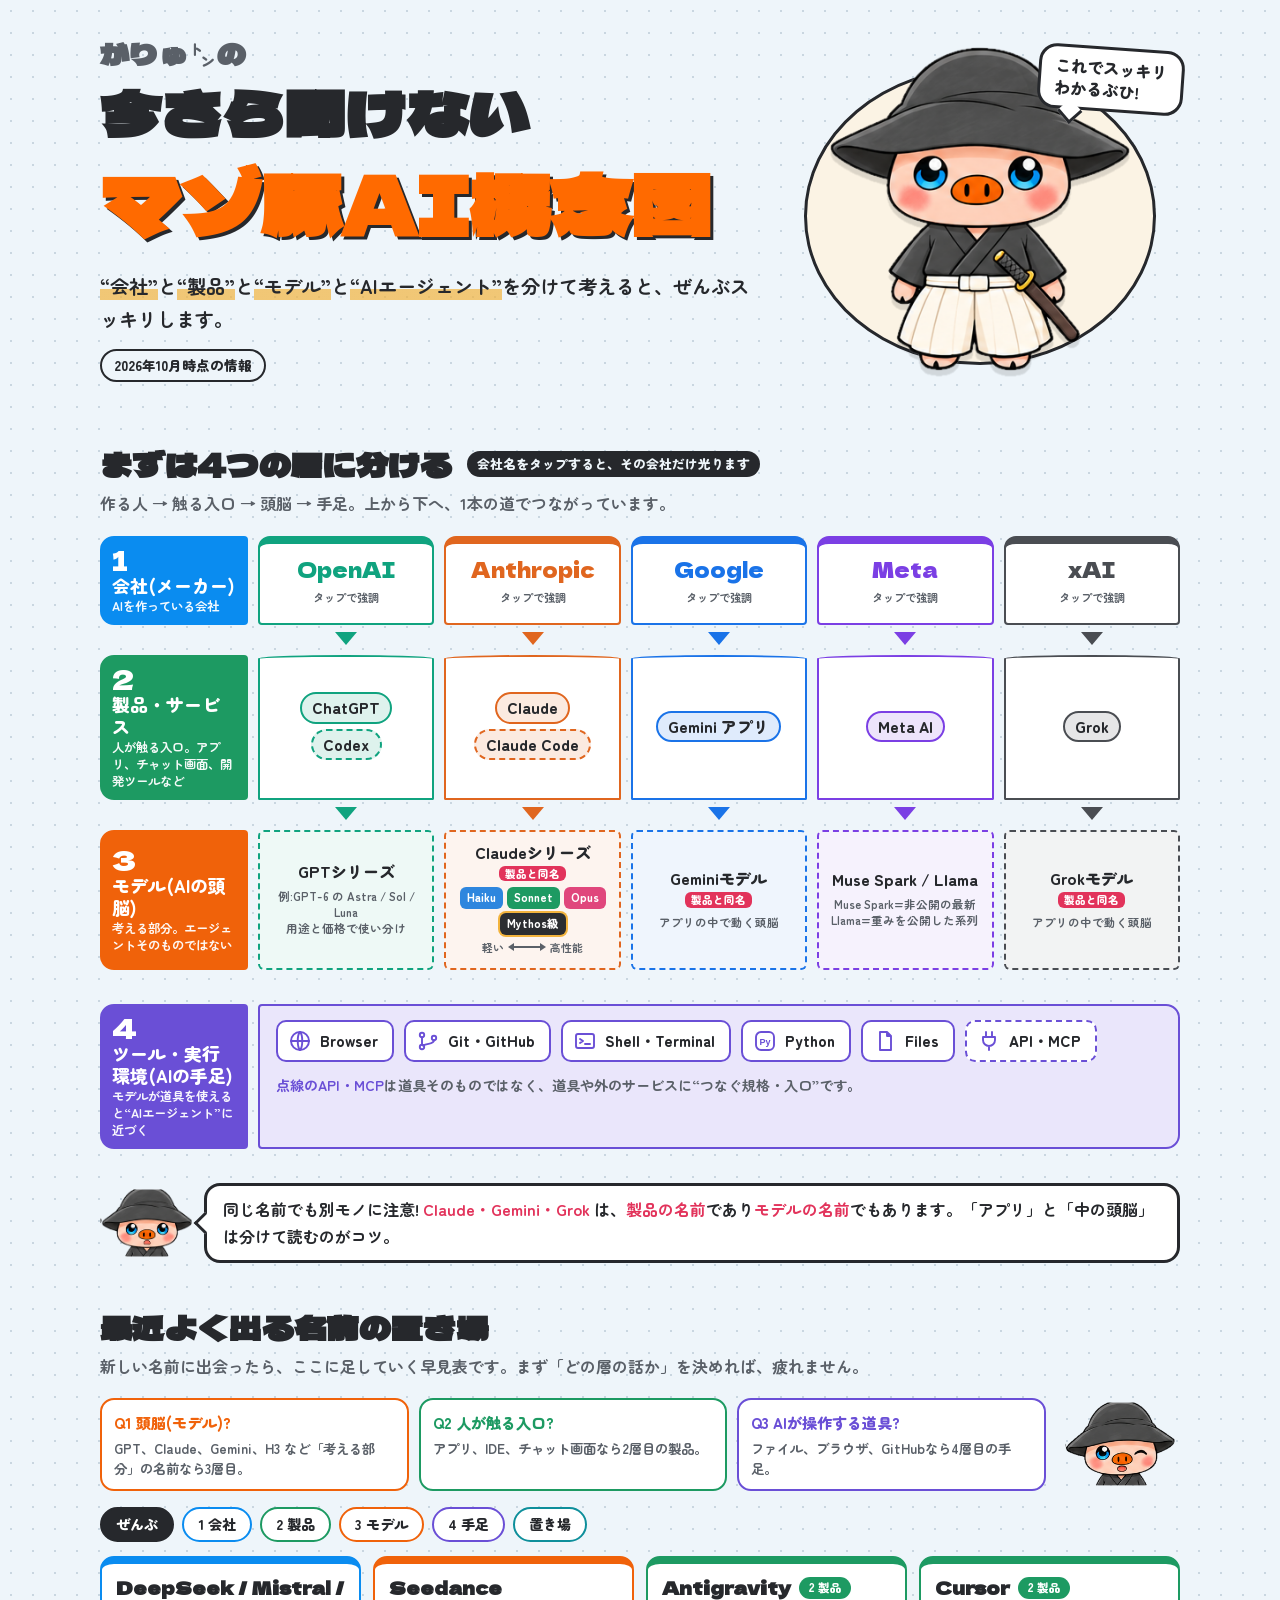
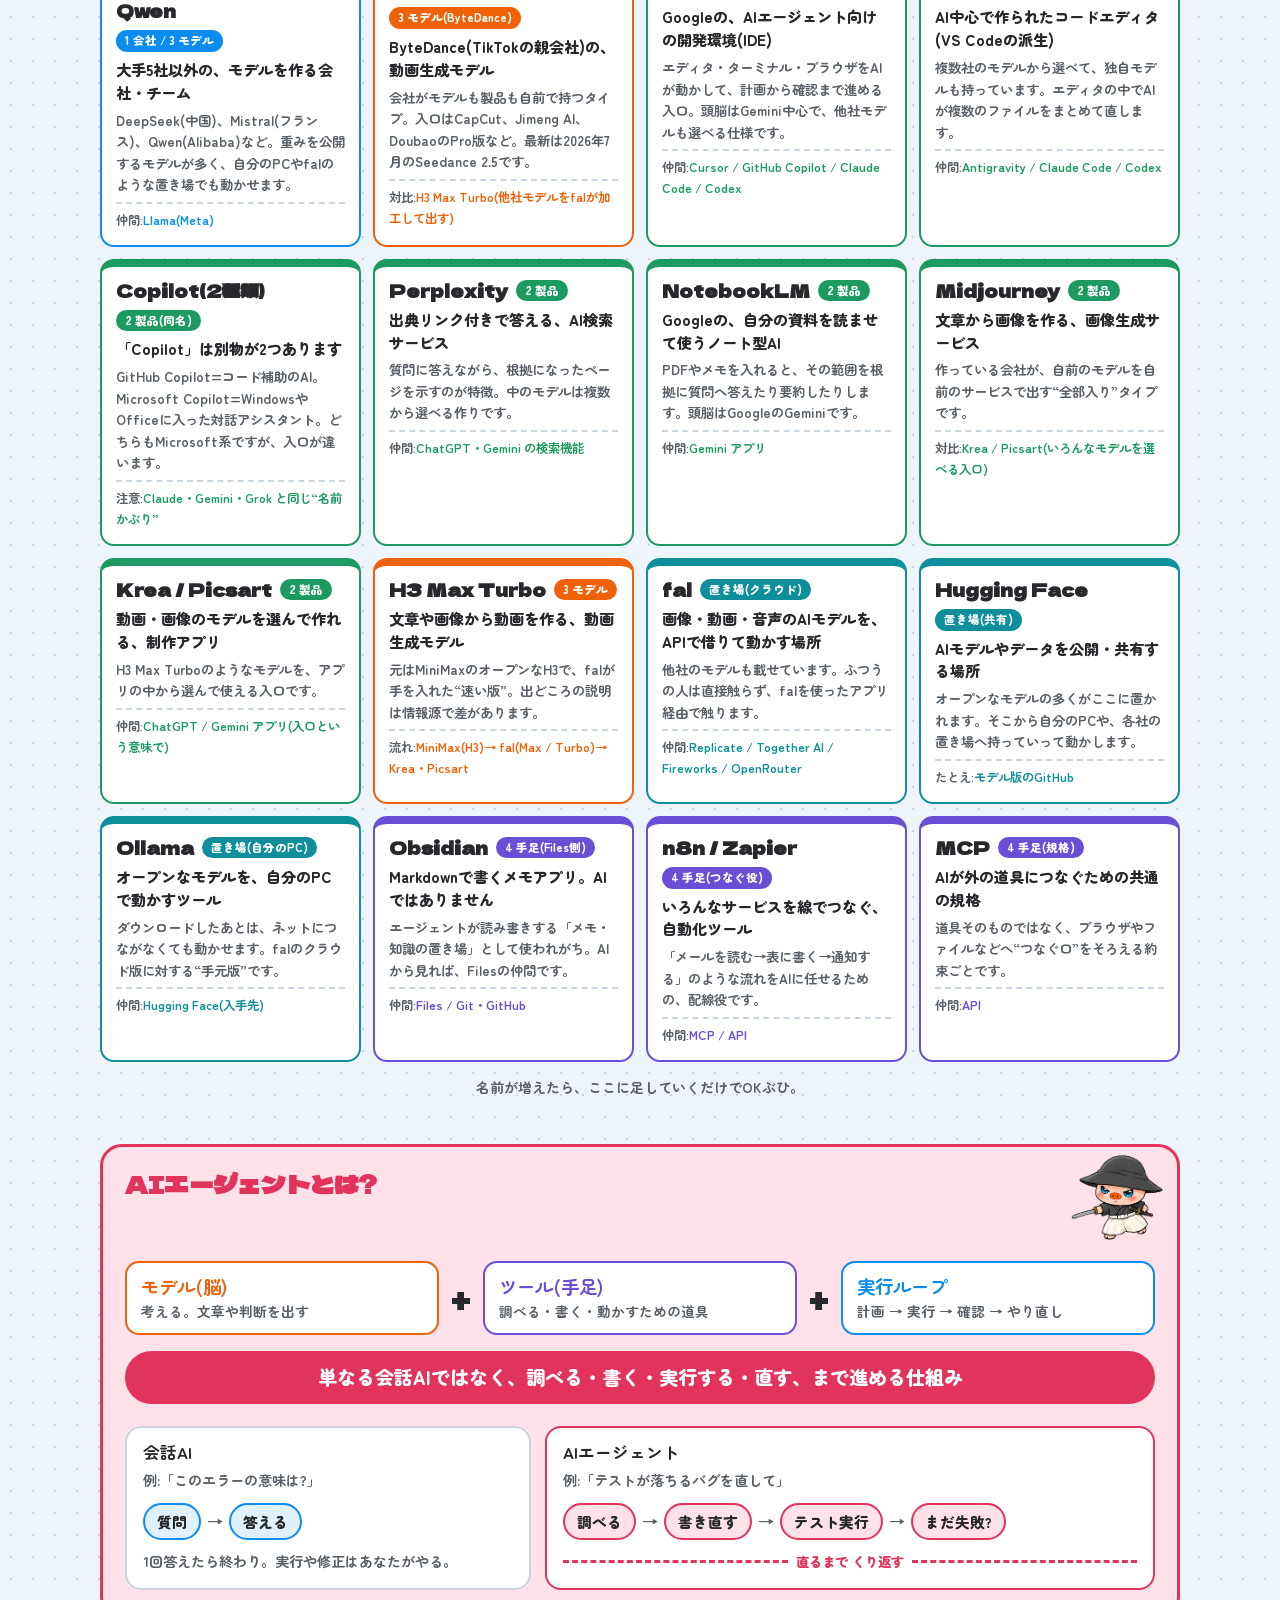
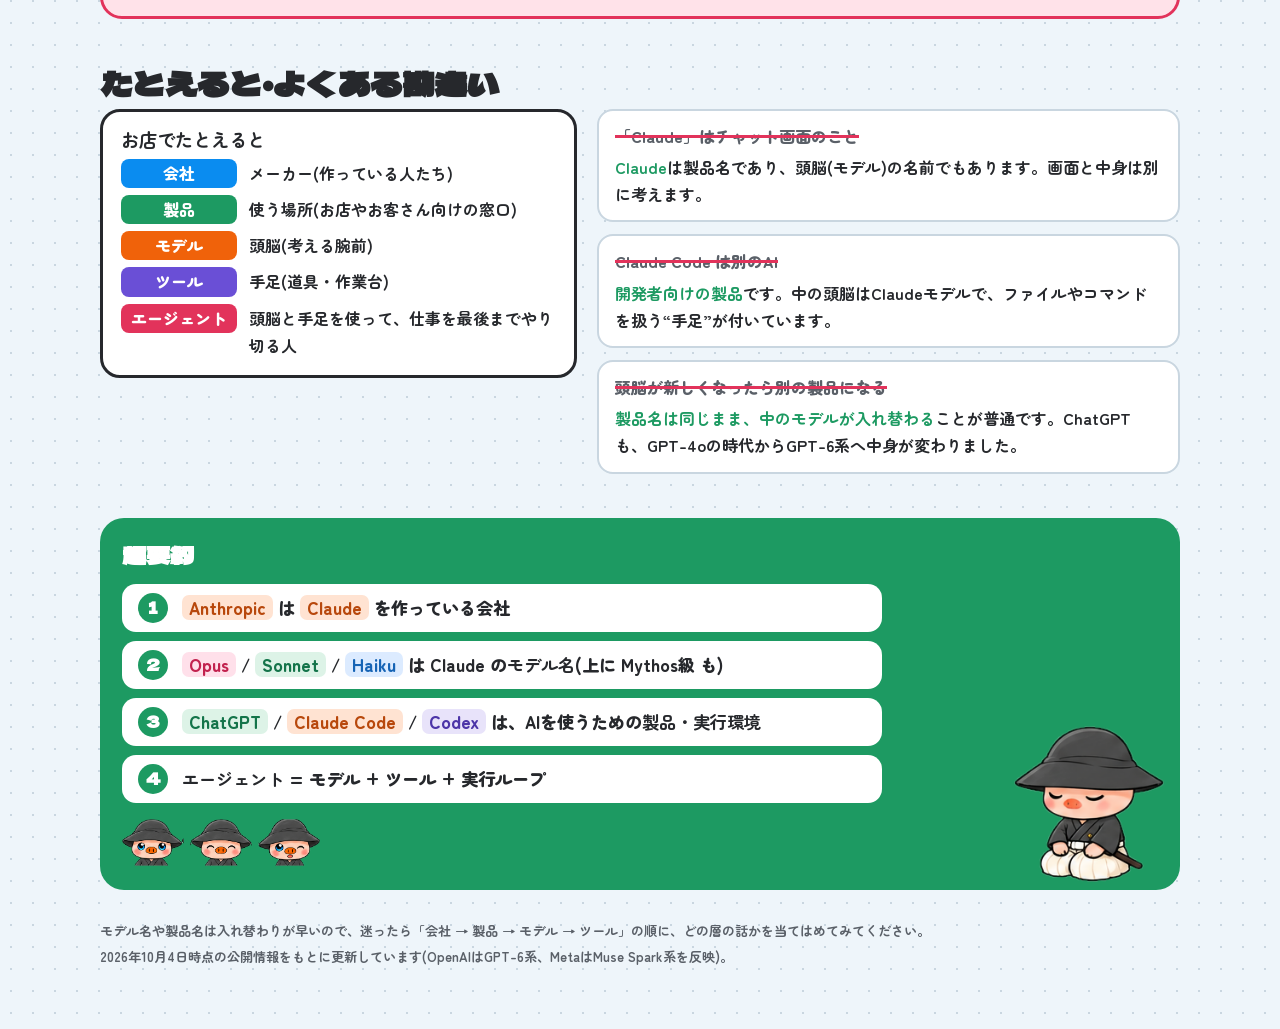
==== mazobuta-ai/index.html @ bd770b10 "Add Mazobuta AI concept map page" ====
<!DOCTYPE html>
<html lang="ja">
<head>
<meta charset="utf-8">
<meta name="viewport" content="width=device-width, initial-scale=1, viewport-fit=cover">
<title>がりゅ㌧の今さら聞けないマゾ豚AI概念図</title>
<link rel="preconnect" href="https://fonts.googleapis.com">
<link rel="preconnect" href="https://fonts.gstatic.com" crossorigin>
<link href="https://fonts.googleapis.com/css2?family=Dela+Gothic+One&family=Zen+Maru+Gothic:wght@500;700;900&display=swap" rel="stylesheet">
<style>
:root{
  --paper:#EEF5FA; --card:#FFFFFF; --ink:#26282C; --ink-soft:#5A6068; --line:#C9D6E0;
  --hakama:#FBF3E4; --nose:#FF6A00; --eye:#0A8CF0; --gold:#F2B33D; --brown:#5B3F36; --blush:#FFB1A6;
  --l1:#0A8CF0; --l1-bg:#E1F0FD;
  --l2:#1D9A62; --l2-bg:#E0F5EA;
  --l3:#F0620A; --l3-bg:#FFEAD7;
  --l4:#6A4FD6; --l4-bg:#EAE6FB;
  --ag:#E2335B; --ag-bg:#FFE2E9;
  --disc:#FBF3E4;
  --c-openai:#10A37F; --c-anthropic:#E0661F; --c-google:#1A73E8; --c-meta:#7B3FE4; --c-xai:#4A4D52;
  box-sizing:border-box;
  padding-top:env(safe-area-inset-top,0px);
  padding-bottom:env(safe-area-inset-bottom,0px);
}
@media (prefers-color-scheme: dark){
  :root:not([data-theme="light"]){
    --paper:#12171C; --card:#1C232A; --ink:#EEF1F4; --ink-soft:#A5AEB8; --line:#33404B;
    --hakama:#2A2F36; --disc:#F3EAD8;
    --l1-bg:#10283B; --l2-bg:#11291F; --l3-bg:#35210F; --l4-bg:#221D3E; --ag-bg:#3A1823;
  }
}
:root[data-theme="dark"]{
  --paper:#12171C; --card:#1C232A; --ink:#EEF1F4; --ink-soft:#A5AEB8; --line:#33404B;
  --hakama:#2A2F36; --disc:#F3EAD8;
  --l1-bg:#10283B; --l2-bg:#11291F; --l3-bg:#35210F; --l4-bg:#221D3E; --ag-bg:#3A1823;
}
html{height:100%;scroll-padding-top:env(safe-area-inset-top,0px);}
*,*::before,*::after{box-sizing:border-box}
body{
  margin:0; min-height:100%; background:var(--paper); color:var(--ink);
  font-family:"Zen Maru Gothic","Hiragino Maru Gothic ProN","Hiragino Sans","Yu Gothic","Noto Sans JP",sans-serif;
  font-weight:500; line-height:1.7; font-size:16px;
  background-image:radial-gradient(var(--line) 1px, transparent 1.2px);
  background-size:22px 22px;
}
img{max-width:100%;height:auto;display:block}
.wrap{max-width:1120px;margin:0 auto;padding:0 20px 56px}
h1,h2,h3{margin:0;line-height:1.25}
.disp{font-family:"Dela Gothic One","Zen Maru Gothic","Hiragino Sans","Yu Gothic",sans-serif;font-weight:900;letter-spacing:.01em}
.ton{font-family:"Zen Maru Gothic","Hiragino Sans","Yu Gothic","Noto Sans JP","MS Gothic",sans-serif}

/* ---------- hero ---------- */
.hero{display:grid;grid-template-columns:minmax(0,1.25fr) minmax(0,.75fr);gap:12px;align-items:center;padding:36px 0 18px}
.hero h1{display:flex;flex-direction:column;gap:2px}
.h1-a{font-size:clamp(1.2rem,3.2vw,1.8rem);color:var(--ink-soft)}
.h1-b{font-size:clamp(2rem,6.4vw,3.8rem)}
.h1-c{font-size:clamp(2.3rem,8.4vw,5rem);color:var(--nose);-webkit-text-stroke:0;text-shadow:3px 3px 0 var(--ink)}
.lede{margin:18px 0 0;font-size:clamp(1rem,2.2vw,1.2rem);font-weight:700;max-width:34em}
.lede b{background:linear-gradient(transparent 62%, color-mix(in srgb,var(--gold) 70%, transparent) 62%);}
.asof{display:inline-block;margin-top:14px;padding:3px 12px;border:2px solid var(--ink);border-radius:999px;font-size:.85rem;font-weight:900}
.hero-char{position:relative;margin:0;display:grid;place-items:center;min-height:300px}
.disc{position:absolute;inset:6% 6% 2% 6%;border-radius:50%;background:var(--disc);border:3px solid var(--ink)}
.hero-char img{position:relative;width:min(300px,78%);filter:drop-shadow(0 6px 0 rgba(0,0,0,.12))}
.bubble{position:absolute;top:0;right:-4px;max-width:9.5em;background:var(--card);color:var(--ink);border:3px solid var(--ink);border-radius:18px;padding:8px 14px;font-weight:900;font-size:1rem;line-height:1.35;transform:rotate(4deg)}
.bubble::after{content:"";position:absolute;left:22px;bottom:-14px;width:18px;height:18px;background:var(--card);border-right:3px solid var(--ink);border-bottom:3px solid var(--ink);transform:rotate(45deg)}

/* ---------- section scaffold ---------- */
section{margin-top:44px}
.sec-h{display:flex;align-items:center;gap:14px;flex-wrap:wrap;margin-bottom:6px}
.sec-h h2{font-size:clamp(1.4rem,3.6vw,2rem)}
.sec-sub{margin:0 0 18px;color:var(--ink-soft);font-weight:700}
.chip-note{font-size:.8rem;font-weight:900;padding:2px 10px;border-radius:999px;background:var(--ink);color:var(--paper)}

/* ---------- map: 3 layers x 5 lanes ---------- */
.map{display:grid;grid-template-columns:148px repeat(5,minmax(0,1fr));grid-template-rows:auto auto auto;column-gap:10px;row-gap:30px}
.lbl{grid-column:1;display:flex;flex-direction:column;justify-content:center;gap:2px;padding:10px 12px;border-radius:14px 4px 4px 14px;color:#fff;position:relative}
.lbl .no{font-family:"Dela Gothic One","Zen Maru Gothic",sans-serif;font-size:1.7rem;line-height:1}
.lbl .nm{font-weight:900;font-size:1.12rem;line-height:1.2}
.lbl .ds{font-size:.78rem;font-weight:700;opacity:.95;line-height:1.35}
.lbl.r1{grid-row:1;background:var(--l1)} .lbl.r2{grid-row:2;background:var(--l2)} .lbl.r3{grid-row:3;background:var(--l3)}
.lane{grid-row:1 / 4;display:grid;grid-template-rows:subgrid;transition:opacity .25s ease}
.map[data-focus] .lane{opacity:.32}
.map[data-focus="openai"] .lane[data-co="openai"],
.map[data-focus="anthropic"] .lane[data-co="anthropic"],
.map[data-focus="google"] .lane[data-co="google"],
.map[data-focus="meta"] .lane[data-co="meta"],
.map[data-focus="xai"] .lane[data-co="xai"]{opacity:1}
.cell{position:relative;padding:10px 8px 12px;background:var(--card);border:2.5px solid var(--lc);display:flex;flex-direction:column;align-items:center;justify-content:center;gap:6px;text-align:center;min-width:0}
.cell + .cell{margin-top:0}
.cell::after{content:"";position:absolute;left:50%;bottom:-22px;transform:translateX(-50%);border:11px solid transparent;border-top:13px solid var(--lc);border-bottom:0}
.lane .cell:last-child::after{display:none}
.mini{display:none}
.co{border-radius:12px 12px 4px 4px;border-top-width:8px;cursor:pointer;font:inherit;color:var(--ink);width:100%}
.co:focus-visible,.tool:focus-visible{outline:3px solid var(--ink);outline-offset:3px}
.co .name{font-family:"Dela Gothic One","Zen Maru Gothic",sans-serif;font-size:clamp(.95rem,1.7vw,1.3rem);color:var(--lc);line-height:1.2}
.co .hint{font-size:.7rem;font-weight:700;color:var(--ink-soft)}
.prod{border-radius:999px 999px 18px 18px / 40px 40px 18px 18px}
.prod ul,.model ul{list-style:none;margin:0;padding:0;display:flex;flex-wrap:wrap;gap:5px;justify-content:center}
.pill{display:inline-block;padding:2px 10px;border-radius:999px;background:color-mix(in srgb,var(--lc) 14%, var(--card));border:2px solid var(--lc);font-weight:900;font-size:clamp(.78rem,1.3vw,.98rem);line-height:1.5}
.pill.code{border-style:dashed}
.model{border-style:dashed;border-radius:6px;background:color-mix(in srgb,var(--lc) 7%, var(--card))}
.model .mt{font-weight:900;font-size:clamp(.82rem,1.4vw,1rem);line-height:1.3}
.model .ms{font-size:.72rem;font-weight:700;color:var(--ink-soft);line-height:1.4}
.tier{display:flex;flex-direction:column;gap:3px;width:100%;align-items:center}
.tier .row{display:flex;gap:4px;flex-wrap:wrap;justify-content:center}
.tier .t{font-size:.72rem;font-weight:900;padding:1px 7px;border-radius:6px;color:#fff}
.t.h{background:#2E86DE}.t.s{background:#1D9A62}.t.o{background:#E0467C}.t.m{background:#2B2D31;box-shadow:0 0 0 2px var(--gold)}
.tier .axis{font-size:.68rem;font-weight:700;color:var(--ink-soft);display:flex;gap:6px;align-items:center}
.tier .axis i{display:block;width:34px;height:2px;background:var(--ink-soft);position:relative}
.tier .axis i::before,.tier .axis i::after{content:"";position:absolute;top:-3px;border:4px solid transparent}
.tier .axis i::before{left:-2px;border-right:6px solid var(--ink-soft);border-left:0}
.tier .axis i::after{right:-2px;border-left:6px solid var(--ink-soft);border-right:0}
.same{display:block;width:max-content;max-width:100%;margin:3px auto 0;font-size:.66rem;font-weight:900;color:#fff;background:var(--ag);border-radius:6px;padding:0 6px;line-height:1.5}

/* lane colours */
[data-co="openai"]{--lc:var(--c-openai)} [data-co="anthropic"]{--lc:var(--c-anthropic)} [data-co="google"]{--lc:var(--c-google)}
[data-co="meta"]{--lc:var(--c-meta)} [data-co="xai"]{--lc:var(--c-xai)}
:root[data-theme="dark"] [data-co="xai"]{--lc:#B7BBC2}
@media (prefers-color-scheme: dark){:root:not([data-theme="light"]) [data-co="xai"]{--lc:#B7BBC2}}

/* ---------- tell-the-character strip ---------- */
.say{display:flex;align-items:center;gap:12px;margin-top:34px}
.say img{width:92px;flex:none}
.say p{margin:0;position:relative;background:var(--card);border:3px solid var(--ink);border-radius:16px;padding:10px 16px;font-weight:700}
.say p::before{content:"";position:absolute;left:-10px;top:50%;width:16px;height:16px;background:var(--card);border-left:3px solid var(--ink);border-bottom:3px solid var(--ink);transform:translateY(-50%) rotate(45deg)}
.say b{color:var(--ag)}

/* ---------- tools band ---------- */
.tools{margin-top:34px;display:grid;grid-template-columns:148px minmax(0,1fr);gap:10px}
.tools .lbl{grid-row:auto;background:var(--l4)}
.tool-body{border:2.5px solid var(--l4);background:var(--l4-bg);border-radius:4px 14px 14px 4px;padding:14px 16px;display:flex;flex-direction:column;gap:12px}
.tool-row{display:flex;flex-wrap:wrap;gap:10px}
.tool{display:flex;align-items:center;gap:8px;padding:6px 14px 6px 10px;background:var(--card);border:2px solid var(--l4);border-radius:10px;font-weight:900;font-size:.95rem}
.tool svg{width:24px;height:24px;flex:none;stroke:var(--l4);fill:none;stroke-width:1.9;stroke-linecap:round;stroke-linejoin:round}
.tool.spec{border-style:dashed}
.tool-note{margin:0;font-size:.88rem;font-weight:700;color:var(--ink-soft)}
.tool-note b{color:var(--l4)}

/* ---------- agent ---------- */
.agent{border:3px solid var(--ag);background:var(--ag-bg);border-radius:22px;padding:22px 22px 26px;position:relative;overflow:hidden}
.agent h2{color:var(--ag)}
.eq{display:flex;flex-wrap:wrap;align-items:stretch;gap:10px;margin-top:14px}
.eq .term{flex:1 1 200px;background:var(--card);border-radius:14px;padding:12px 14px;border:2.5px solid var(--tc);display:flex;flex-direction:column;gap:2px}
.eq .term strong{font-size:1.15rem;color:var(--tc);line-height:1.3}
.eq .term span{font-size:.86rem;font-weight:700;color:var(--ink-soft);line-height:1.5}
.eq .op{align-self:center;font-family:"Dela Gothic One",sans-serif;font-size:2rem;color:var(--ink);padding:0 2px}
.term.t-m{--tc:var(--l3)} .term.t-t{--tc:var(--l4)} .term.t-l{--tc:var(--l1)}
.result{margin:16px 0 0;background:var(--ag);color:#fff;border-radius:999px;padding:10px 20px;text-align:center;font-weight:900;font-size:clamp(.95rem,2.2vw,1.2rem)}
.compare{display:grid;grid-template-columns:minmax(0,1fr) minmax(0,1.5fr);gap:14px;margin-top:22px}
.box{background:var(--card);border-radius:16px;padding:14px 16px;border:2.5px solid var(--line)}
.box.hot{border-color:var(--ag)}
.box h3{font-size:1.05rem;margin-bottom:6px}
.box .ex{margin:0 0 10px;font-size:.88rem;font-weight:700;color:var(--ink-soft)}
.flow{display:flex;flex-wrap:wrap;align-items:center;gap:6px}
.step{padding:4px 12px;border-radius:999px;background:var(--ag-bg);border:2px solid var(--ag);font-weight:900;font-size:.92rem}
.step.one{background:var(--l1-bg);border-color:var(--l1)}
.arrow{font-weight:900;color:var(--ink-soft)}
.back{margin-top:10px;font-size:.84rem;font-weight:900;color:var(--ag);display:flex;align-items:center;gap:8px}
.back::before{content:"";flex:1;height:0;border-top:3px dashed var(--ag)}
.back span{white-space:nowrap}
.back::after{content:"";flex:1;height:0;border-top:3px dashed var(--ag)}
.pose{position:absolute;right:14px;top:8px;width:92px;pointer-events:none}
.agent h2{min-height:78px;padding-right:110px}

/* ---------- analogy + confusions ---------- */
.two{display:grid;grid-template-columns:minmax(0,.9fr) minmax(0,1.1fr);gap:20px;align-items:start}
.analogy{background:var(--card);border:3px solid var(--ink);border-radius:20px;padding:16px 18px}
.analogy h3{font-size:1.15rem;margin-bottom:8px}
.analogy dl{margin:0;display:grid;grid-template-columns:auto minmax(0,1fr);gap:7px 12px;align-items:baseline}
.analogy dt{font-weight:900;padding:1px 10px;border-radius:8px;color:#fff;text-align:center;white-space:nowrap}
.analogy dd{margin:0;font-weight:700}
.dt1{background:var(--l1)}.dt2{background:var(--l2)}.dt3{background:var(--l3)}.dt4{background:var(--l4)}.dt5{background:var(--ag)}
.myth{display:flex;flex-direction:column;gap:12px}
.myth article{background:var(--card);border-radius:16px;border:2.5px solid var(--line);padding:12px 16px;display:grid;grid-template-columns:minmax(0,1fr);gap:4px}
.myth .q{font-weight:900;text-decoration:line-through;text-decoration-color:var(--ag);text-decoration-thickness:3px;color:var(--ink-soft)}
.myth .a{font-weight:700}
.myth .a b{color:var(--l2)}

/* ---------- summary ---------- */
.sum{background:var(--l2);color:#fff;border-radius:24px;padding:22px 22px 24px;position:relative;overflow:hidden}
.sum h2{color:#fff}
.sum ol{list-style:none;margin:14px 0 0;padding:0;display:flex;flex-direction:column;gap:9px;max-width:760px}
.sum li{background:#fff;color:#26282C;border-radius:14px;padding:9px 16px;font-weight:900;font-size:clamp(.92rem,2vw,1.08rem);display:grid;grid-template-columns:34px minmax(0,1fr);gap:10px;align-items:center}
.sum li i{font-style:normal;display:grid;place-items:center;width:30px;height:30px;border-radius:50%;background:var(--l2);color:#fff;font-family:"Dela Gothic One",sans-serif;font-size:1rem}
.sum li em{font-style:normal;padding:0 7px;border-radius:7px;white-space:nowrap}
.k-a{background:#FFE3D2;color:#B8480C}.k-o{background:#FFE0EA;color:#C2224E}.k-h{background:#DCEBFF;color:#1664B5}.k-s{background:#DDF3E7;color:#14744A}
.k-p{background:#E8E3FA;color:#4C35A8}
.sum .pose2{position:absolute;right:16px;bottom:8px;width:150px}
.faces{display:flex;gap:6px;margin-top:16px;align-items:flex-end}
.faces img{width:62px}
footer{margin-top:30px;color:var(--ink-soft);font-size:.82rem;font-weight:700;line-height:1.7}
footer p{margin:4px 0}


/* ---------- name shelf ---------- */
:root{--pl:#0E8F9B;--pl-bg:#DDF3F5}
@media (prefers-color-scheme: dark){:root:not([data-theme="light"]){--pl:#4CC9D5;--pl-bg:#0F2F33}}
:root[data-theme="dark"]{--pl:#4CC9D5;--pl-bg:#0F2F33}
.shelf-top{display:grid;grid-template-columns:minmax(0,1fr) 120px;gap:14px;align-items:center;margin-bottom:16px}
.q3{display:grid;grid-template-columns:repeat(3,minmax(0,1fr));gap:10px;margin:0;padding:0;list-style:none}
.q3 li{background:var(--card);border:2.5px solid var(--qc);border-radius:14px;padding:10px 12px;display:flex;flex-direction:column;gap:2px}
.q3 .qn{font-weight:900;color:var(--qc);font-size:.95rem}
.q3 .qa{font-size:.84rem;font-weight:700;color:var(--ink-soft);line-height:1.5}
.q3 li:nth-child(1){--qc:var(--l3)} .q3 li:nth-child(2){--qc:var(--l2)} .q3 li:nth-child(3){--qc:var(--l4)}
.shelf-face{justify-self:center;width:110px}
.filters{display:flex;flex-wrap:wrap;gap:8px;margin:0 0 14px}
.fbtn{font:inherit;font-weight:900;font-size:.88rem;padding:4px 14px;border-radius:999px;border:2.5px solid var(--fc,var(--ink));background:var(--card);color:var(--ink);cursor:pointer}
.fbtn[aria-pressed="true"]{background:var(--fc,var(--ink));color:#fff}
.fbtn:focus-visible{outline:3px solid var(--ink);outline-offset:2px}
.f-all{--fc:var(--ink)} .f-c{--fc:var(--l1)} .f-p{--fc:var(--l2)} .f-m{--fc:var(--l3)} .f-t{--fc:var(--l4)} .f-h{--fc:var(--pl)}
.shelf{display:grid;grid-template-columns:repeat(auto-fill,minmax(250px,1fr));gap:12px}
.nc{background:var(--card);border:2.5px solid var(--nc);border-top-width:8px;border-radius:14px;padding:12px 14px 14px;display:flex;flex-direction:column;gap:6px}
.nc[hidden]{display:none}
.nc .hd{display:flex;align-items:center;gap:8px;flex-wrap:wrap}
.nc h3{font-family:"Dela Gothic One","Zen Maru Gothic",sans-serif;font-weight:900;font-size:1.15rem;line-height:1.25}
.badge{font-size:.72rem;font-weight:900;color:#fff;background:var(--nc);padding:1px 9px;border-radius:999px;white-space:nowrap;line-height:1.7}
.nc .what{margin:0;font-weight:900;font-size:.95rem;line-height:1.5}
.nc .more{margin:0;font-size:.84rem;font-weight:700;color:var(--ink-soft);line-height:1.6}
.nc .mates{margin:0;font-size:.78rem;font-weight:700;color:var(--ink-soft);border-top:2px dashed var(--line);padding-top:6px}
.nc .mates b{color:var(--nc)}
.nc.c{--nc:var(--l1)} .nc.p{--nc:var(--l2)} .nc.m{--nc:var(--l3)} .nc.t{--nc:var(--l4)} .nc.h{--nc:var(--pl)}
.shelf-foot{margin:14px 0 0;font-size:.88rem;font-weight:700;color:var(--ink-soft);text-align:center}
@media (max-width:760px){
  .shelf-top{grid-template-columns:1fr}
  .shelf-face{display:none}
  .q3{grid-template-columns:1fr}
}

/* ---------- responsive ---------- */
@media (max-width:900px){
  .hero{grid-template-columns:1fr}
  .hero-char{min-height:260px;order:-1}
  .two{grid-template-columns:1fr}
  .compare{grid-template-columns:1fr}
  .pose{display:none}
  .agent h2{min-height:0;padding-right:0}
  .sum .pose2{width:110px;opacity:.95}
}
@media (max-width:760px){
  .map{display:flex;flex-direction:column;gap:22px}
  .lbl{display:none}
  .lane{display:flex;flex-direction:column;gap:24px;border:3px solid var(--lc);border-radius:18px;padding:12px;background:color-mix(in srgb,var(--lc) 6%, var(--paper))}
  .cell{flex-direction:column}
  .mini{display:block;font-size:.72rem;font-weight:900;color:var(--ink-soft)}
  .map[data-focus] .lane{opacity:.45}
  .tools{grid-template-columns:1fr}
  .tools .lbl{display:flex;border-radius:14px 14px 4px 4px}
  .tool-body{border-radius:4px 4px 14px 14px}
  .eq .op{flex:1 0 100%;text-align:center;line-height:1}
  .say img{width:72px}
  .sum .pose2{display:none}
  .analogy dl{grid-template-columns:1fr}
  .analogy dt{justify-self:start}
}
@media (prefers-reduced-motion: reduce){ .lane{transition:none} }
</style>
</head>
<body>
<div class="wrap">

<header class="hero">
  <div class="hero-copy">
    <h1 class="disp">
      <span class="h1-a">がりゅ<span class="ton">㌧</span>の</span>
      <span class="h1-b">今さら聞けない</span>
      <span class="h1-c">マゾ豚AI概念図</span>
    </h1>
    <p class="lede"><b>“会社”</b>と<b>“製品”</b>と<b>“モデル”</b>と<b>“AIエージェント”</b>を分けて考えると、ぜんぶスッキリします。</p>
    <span class="asof">2026年10月時点の情報</span>
  </div>
  <figure class="hero-char">
    <div class="disc"></div>
    <img src="[data-uri]" alt="黒い帽子と袴姿のブタのキャラクター、がりゅ㌧">
    <div class="bubble">これでスッキリ<br>わかるぶひ!</div>
  </figure>
</header>

<main>

<section aria-labelledby="h-layers">
  <div class="sec-h"><h2 id="h-layers" class="disp">まずは4つの層に分ける</h2><span class="chip-note">会社名をタップすると、その会社だけ光ります</span></div>
  <p class="sec-sub">作る人 → 触る入口 → 頭脳 → 手足。上から下へ、1本の道でつながっています。</p>

  <div class="map" id="map">
    <div class="lbl r1"><span class="no">1</span><span class="nm">会社(メーカー)</span><span class="ds">AIを作っている会社</span></div>
    <div class="lbl r2"><span class="no">2</span><span class="nm">製品・サービス</span><span class="ds">人が触る入口。アプリ、チャット画面、開発ツールなど</span></div>
    <div class="lbl r3"><span class="no">3</span><span class="nm">モデル(AIの頭脳)</span><span class="ds">考える部分。エージェントそのものではない</span></div>

    <div class="lane" data-co="openai" style="grid-column:2">
      <button class="cell co" type="button" aria-pressed="false"><span class="mini">① 会社</span><span class="name">OpenAI</span><span class="hint">タップで強調</span></button>
      <div class="cell prod"><span class="mini">② 製品</span><ul><li class="pill">ChatGPT</li><li class="pill code">Codex</li></ul></div>
      <div class="cell model"><span class="mini">③ モデル</span><span class="mt">GPTシリーズ</span><span class="ms">例:GPT-6 の Astra / Sol / Luna<br>用途と価格で使い分け</span></div>
    </div>

    <div class="lane" data-co="anthropic" style="grid-column:3">
      <button class="cell co" type="button" aria-pressed="false"><span class="mini">① 会社</span><span class="name">Anthropic</span><span class="hint">タップで強調</span></button>
      <div class="cell prod"><span class="mini">② 製品</span><ul><li class="pill">Claude</li><li class="pill code">Claude Code</li></ul></div>
      <div class="cell model"><span class="mini">③ モデル</span><span class="mt">Claudeシリーズ <span class="same">製品と同名</span></span>
        <div class="tier"><div class="row"><span class="t h">Haiku</span><span class="t s">Sonnet</span><span class="t o">Opus</span><span class="t m">Mythos級</span></div>
        <div class="axis">軽い<i></i>高性能</div></div></div>
    </div>

    <div class="lane" data-co="google" style="grid-column:4">
      <button class="cell co" type="button" aria-pressed="false"><span class="mini">① 会社</span><span class="name">Google</span><span class="hint">タップで強調</span></button>
      <div class="cell prod"><span class="mini">② 製品</span><ul><li class="pill">Gemini アプリ</li></ul></div>
      <div class="cell model"><span class="mini">③ モデル</span><span class="mt">Geminiモデル <span class="same">製品と同名</span></span><span class="ms">アプリの中で動く頭脳</span></div>
    </div>

    <div class="lane" data-co="meta" style="grid-column:5">
      <button class="cell co" type="button" aria-pressed="false"><span class="mini">① 会社</span><span class="name">Meta</span><span class="hint">タップで強調</span></button>
      <div class="cell prod"><span class="mini">② 製品</span><ul><li class="pill">Meta AI</li></ul></div>
      <div class="cell model"><span class="mini">③ モデル</span><span class="mt">Muse Spark / Llama</span><span class="ms">Muse Spark=非公開の最新<br>Llama=重みを公開した系列</span></div>
    </div>

    <div class="lane" data-co="xai" style="grid-column:6">
      <button class="cell co" type="button" aria-pressed="false"><span class="mini">① 会社</span><span class="name">xAI</span><span class="hint">タップで強調</span></button>
      <div class="cell prod"><span class="mini">② 製品</span><ul><li class="pill">Grok</li></ul></div>
      <div class="cell model"><span class="mini">③ モデル</span><span class="mt">Grokモデル <span class="same">製品と同名</span></span><span class="ms">アプリの中で動く頭脳</span></div>
    </div>
  </div>

  <div class="tools">
    <div class="lbl"><span class="no">4</span><span class="nm">ツール・実行環境(AIの手足)</span><span class="ds">モデルが道具を使えると“AIエージェント”に近づく</span></div>
    <div class="tool-body">
      <div class="tool-row">
        <span class="tool"><svg viewBox="0 0 24 24"><circle cx="12" cy="12" r="9"/><path d="M3 12h18M12 3c3 3 3 15 0 18M12 3c-3 3-3 15 0 18"/></svg>Browser</span>
        <span class="tool"><svg viewBox="0 0 24 24"><circle cx="6" cy="6" r="2.2"/><circle cx="6" cy="18" r="2.2"/><circle cx="18" cy="9" r="2.2"/><path d="M6 8.2v7.6M18 11.2c0 4-6 3-11 5.4"/></svg>Git・GitHub</span>
        <span class="tool"><svg viewBox="0 0 24 24"><rect x="3" y="5" width="18" height="14" rx="2"/><path d="M7 10l3 2-3 2M12 15h5"/></svg>Shell・Terminal</span>
        <span class="tool"><svg viewBox="0 0 24 24"><rect x="3" y="3" width="18" height="18" rx="5"/><text x="12" y="16" text-anchor="middle" font-size="9" font-weight="900" stroke="none" fill="currentColor" style="fill:var(--l4);font-family:sans-serif">Py</text></svg>Python</span>
        <span class="tool"><svg viewBox="0 0 24 24"><path d="M7 3h7l4 4v14H7zM14 3v4h4"/></svg>Files</span>
        <span class="tool spec"><svg viewBox="0 0 24 24"><path d="M9 3v5M15 3v5M6 8h12v3a6 6 0 0 1-12 0zM12 17v4"/></svg>API・MCP</span>
      </div>
      <p class="tool-note"><b>点線のAPI・MCP</b>は道具そのものではなく、道具や外のサービスに“つなぐ規格・入口”です。</p>
    </div>
  </div>

  <div class="say">
    <img src="[data-uri]" alt="驚き顔のがりゅ㌧">
    <p>同じ名前でも別モノに注意! <b>Claude・Gemini・Grok</b> は、<b>製品の名前</b>であり<b>モデルの名前</b>でもあります。「アプリ」と「中の頭脳」は分けて読むのがコツ。</p>
  </div>
</section>


<section aria-labelledby="h-shelf">
  <div class="sec-h"><h2 id="h-shelf" class="disp">最近よく出る名前の置き場</h2></div>
  <p class="sec-sub">新しい名前に出会ったら、ここに足していく早見表です。まず「どの層の話か」を決めれば、疲れません。</p>

  <div class="shelf-top">
    <ol class="q3">
      <li><span class="qn">Q1 頭脳(モデル)?</span><span class="qa">GPT、Claude、Gemini、H3 など「考える部分」の名前なら3層目。</span></li>
      <li><span class="qn">Q2 人が触る入口?</span><span class="qa">アプリ、IDE、チャット画面なら2層目の製品。</span></li>
      <li><span class="qn">Q3 AIが操作する道具?</span><span class="qa">ファイル、ブラウザ、GitHubなら4層目の手足。</span></li>
    </ol>
    <img class="shelf-face" src="[data-uri]" alt="ウインクするがりゅ㌧">
  </div>

  <div class="filters ui-only" id="filters" role="group" aria-label="層で絞り込み">
    <button type="button" class="fbtn f-all" data-f="all" aria-pressed="true">ぜんぶ</button>
    <button type="button" class="fbtn f-c" data-f="c" aria-pressed="false">1 会社</button>
    <button type="button" class="fbtn f-p" data-f="p" aria-pressed="false">2 製品</button>
    <button type="button" class="fbtn f-m" data-f="m" aria-pressed="false">3 モデル</button>
    <button type="button" class="fbtn f-t" data-f="t" aria-pressed="false">4 手足</button>
    <button type="button" class="fbtn f-h" data-f="h" aria-pressed="false">置き場</button>
  </div>

  <div class="shelf" id="shelf">
    <article class="nc c" data-k="c">
      <div class="hd"><h3>DeepSeek / Mistral / Qwen</h3><span class="badge">1 会社 / 3 モデル</span></div>
      <p class="what">大手5社以外の、モデルを作る会社・チーム</p>
      <p class="more">DeepSeek(中国)、Mistral(フランス)、Qwen(Alibaba)など。重みを公開するモデルが多く、自分のPCやfalのような置き場でも動かせます。</p>
      <p class="mates">仲間:<b>Llama(Meta)</b></p>
    </article>
    <article class="nc m" data-k="m">
      <div class="hd"><h3>Seedance</h3><span class="badge">3 モデル(ByteDance)</span></div>
      <p class="what">ByteDance(TikTokの親会社)の、動画生成モデル</p>
      <p class="more">会社がモデルも製品も自前で持つタイプ。入口はCapCut、Jimeng AI、DoubaoのPro版など。最新は2026年7月のSeedance 2.5です。</p>
      <p class="mates">対比:<b>H3 Max Turbo(他社モデルをfalが加工して出す)</b></p>
    </article>
    <article class="nc p" data-k="p">
      <div class="hd"><h3>Antigravity</h3><span class="badge">2 製品</span></div>
      <p class="what">Googleの、AIエージェント向けの開発環境(IDE)</p>
      <p class="more">エディタ・ターミナル・ブラウザをAIが動かして、計画から確認まで進める入口。頭脳はGemini中心で、他社モデルも選べる仕様です。</p>
      <p class="mates">仲間:<b>Cursor / GitHub Copilot / Claude Code / Codex</b></p>
    </article>
    <article class="nc p" data-k="p">
      <div class="hd"><h3>Cursor</h3><span class="badge">2 製品</span></div>
      <p class="what">AI中心で作られたコードエディタ(VS Codeの派生)</p>
      <p class="more">複数社のモデルから選べて、独自モデルも持っています。エディタの中でAIが複数のファイルをまとめて直します。</p>
      <p class="mates">仲間:<b>Antigravity / Claude Code / Codex</b></p>
    </article>
    <article class="nc p" data-k="p">
      <div class="hd"><h3>Copilot(2種類)</h3><span class="badge">2 製品(同名)</span></div>
      <p class="what">「Copilot」は別物が2つあります</p>
      <p class="more">GitHub Copilot=コード補助のAI。Microsoft Copilot=WindowsやOfficeに入った対話アシスタント。どちらもMicrosoft系ですが、入口が違います。</p>
      <p class="mates">注意:<b>Claude・Gemini・Grok と同じ“名前かぶり”</b></p>
    </article>
    <article class="nc p" data-k="p">
      <div class="hd"><h3>Perplexity</h3><span class="badge">2 製品</span></div>
      <p class="what">出典リンク付きで答える、AI検索サービス</p>
      <p class="more">質問に答えながら、根拠になったページを示すのが特徴。中のモデルは複数から選べる作りです。</p>
      <p class="mates">仲間:<b>ChatGPT・Gemini の検索機能</b></p>
    </article>
    <article class="nc p" data-k="p">
      <div class="hd"><h3>NotebookLM</h3><span class="badge">2 製品</span></div>
      <p class="what">Googleの、自分の資料を読ませて使うノート型AI</p>
      <p class="more">PDFやメモを入れると、その範囲を根拠に質問へ答えたり要約したりします。頭脳はGoogleのGeminiです。</p>
      <p class="mates">仲間:<b>Gemini アプリ</b></p>
    </article>
    <article class="nc p" data-k="p">
      <div class="hd"><h3>Midjourney</h3><span class="badge">2 製品</span></div>
      <p class="what">文章から画像を作る、画像生成サービス</p>
      <p class="more">作っている会社が、自前のモデルを自前のサービスで出す“全部入り”タイプです。</p>
      <p class="mates">対比:<b>Krea / Picsart(いろんなモデルを選べる入口)</b></p>
    </article>
    <article class="nc p" data-k="p">
      <div class="hd"><h3>Krea / Picsart</h3><span class="badge">2 製品</span></div>
      <p class="what">動画・画像のモデルを選んで作れる、制作アプリ</p>
      <p class="more">H3 Max Turboのようなモデルを、アプリの中から選んで使える入口です。</p>
      <p class="mates">仲間:<b>ChatGPT / Gemini アプリ(入口という意味で)</b></p>
    </article>
    <article class="nc m" data-k="m">
      <div class="hd"><h3>H3 Max Turbo</h3><span class="badge">3 モデル</span></div>
      <p class="what">文章や画像から動画を作る、動画生成モデル</p>
      <p class="more">元はMiniMaxのオープンなH3で、falが手を入れた“速い版”。出どころの説明は情報源で差があります。</p>
      <p class="mates">流れ:<b>MiniMax(H3)→ fal(Max / Turbo)→ Krea・Picsart</b></p>
    </article>
    <article class="nc h" data-k="h">
      <div class="hd"><h3>fal</h3><span class="badge">置き場(クラウド)</span></div>
      <p class="what">画像・動画・音声のAIモデルを、APIで借りて動かす場所</p>
      <p class="more">他社のモデルも載せています。ふつうの人は直接触らず、falを使ったアプリ経由で触ります。</p>
      <p class="mates">仲間:<b>Replicate / Together AI / Fireworks / OpenRouter</b></p>
    </article>
    <article class="nc h" data-k="h">
      <div class="hd"><h3>Hugging Face</h3><span class="badge">置き場(共有)</span></div>
      <p class="what">AIモデルやデータを公開・共有する場所</p>
      <p class="more">オープンなモデルの多くがここに置かれます。そこから自分のPCや、各社の置き場へ持っていって動かします。</p>
      <p class="mates">たとえ:<b>モデル版のGitHub</b></p>
    </article>
    <article class="nc h" data-k="h">
      <div class="hd"><h3>Ollama</h3><span class="badge">置き場(自分のPC)</span></div>
      <p class="what">オープンなモデルを、自分のPCで動かすツール</p>
      <p class="more">ダウンロードしたあとは、ネットにつながなくても動かせます。falのクラウド版に対する“手元版”です。</p>
      <p class="mates">仲間:<b>Hugging Face(入手先)</b></p>
    </article>
    <article class="nc t" data-k="t">
      <div class="hd"><h3>Obsidian</h3><span class="badge">4 手足(Files側)</span></div>
      <p class="what">Markdownで書くメモアプリ。AIではありません</p>
      <p class="more">エージェントが読み書きする「メモ・知識の置き場」として使われがち。AIから見れば、Filesの仲間です。</p>
      <p class="mates">仲間:<b>Files / Git・GitHub</b></p>
    </article>
    <article class="nc t" data-k="t">
      <div class="hd"><h3>n8n / Zapier</h3><span class="badge">4 手足(つなぐ役)</span></div>
      <p class="what">いろんなサービスを線でつなぐ、自動化ツール</p>
      <p class="more">「メールを読む→表に書く→通知する」のような流れをAIに任せるための、配線役です。</p>
      <p class="mates">仲間:<b>MCP / API</b></p>
    </article>
    <article class="nc t" data-k="t">
      <div class="hd"><h3>MCP</h3><span class="badge">4 手足(規格)</span></div>
      <p class="what">AIが外の道具につなぐための共通の規格</p>
      <p class="more">道具そのものではなく、ブラウザやファイルなどへ“つなぐ口”をそろえる約束ごとです。</p>
      <p class="mates">仲間:<b>API</b></p>
    </article>
  </div>
  <p class="shelf-foot">名前が増えたら、ここに足していくだけでOKぶひ。</p>
</section>

<section aria-labelledby="h-agent">
  <div class="agent">
    <img class="pose" src="[data-uri]" alt="">
    <h2 id="h-agent" class="disp">AIエージェントとは?</h2>
    <div class="eq">
      <div class="term t-m"><strong>モデル(脳)</strong><span>考える。文章や判断を出す</span></div>
      <span class="op">+</span>
      <div class="term t-t"><strong>ツール(手足)</strong><span>調べる・書く・動かすための道具</span></div>
      <span class="op">+</span>
      <div class="term t-l"><strong>実行ループ</strong><span>計画 → 実行 → 確認 → やり直し</span></div>
    </div>
    <p class="result">単なる会話AIではなく、調べる・書く・実行する・直す、まで進める仕組み</p>

    <div class="compare">
      <div class="box">
        <h3>会話AI</h3>
        <p class="ex">例:「このエラーの意味は?」</p>
        <div class="flow"><span class="step one">質問</span><span class="arrow">→</span><span class="step one">答える</span></div>
        <p class="ex" style="margin:10px 0 0">1回答えたら終わり。実行や修正はあなたがやる。</p>
      </div>
      <div class="box hot">
        <h3>AIエージェント</h3>
        <p class="ex">例:「テストが落ちるバグを直して」</p>
        <div class="flow"><span class="step">調べる</span><span class="arrow">→</span><span class="step">書き直す</span><span class="arrow">→</span><span class="step">テスト実行</span><span class="arrow">→</span><span class="step">まだ失敗?</span></div>
        <div class="back"><span>直るまで くり返す</span></div>
      </div>
    </div>
  </div>
</section>

<section aria-labelledby="h-more">
  <div class="sec-h"><h2 id="h-more" class="disp">たとえると・よくある勘違い</h2></div>
  <div class="two">
    <div class="analogy">
      <h3>お店でたとえると</h3>
      <dl>
        <dt class="dt1">会社</dt><dd>メーカー(作っている人たち)</dd>
        <dt class="dt2">製品</dt><dd>使う場所(お店やお客さん向けの窓口)</dd>
        <dt class="dt3">モデル</dt><dd>頭脳(考える腕前)</dd>
        <dt class="dt4">ツール</dt><dd>手足(道具・作業台)</dd>
        <dt class="dt5">エージェント</dt><dd>頭脳と手足を使って、仕事を最後までやり切る人</dd>
      </dl>
    </div>
    <div class="myth">
      <article><span class="q">「Claude」はチャット画面のこと</span><span class="a"><b>Claude</b>は製品名であり、頭脳(モデル)の名前でもあります。画面と中身は別に考えます。</span></article>
      <article><span class="q">Claude Code は別のAI</span><span class="a"><b>開発者向けの製品</b>です。中の頭脳はClaudeモデルで、ファイルやコマンドを扱う“手足”が付いています。</span></article>
      <article><span class="q">頭脳が新しくなったら別の製品になる</span><span class="a"><b>製品名は同じまま、中のモデルが入れ替わる</b>ことが普通です。ChatGPTも、GPT-4oの時代からGPT-6系へ中身が変わりました。</span></article>
    </div>
  </div>
</section>

<section aria-labelledby="h-sum">
  <div class="sum">
    <h2 id="h-sum" class="disp">超要約</h2>
    <ol>
      <li><i>1</i><span><em class="k-a">Anthropic</em> は <em class="k-a">Claude</em> を作っている会社</span></li>
      <li><i>2</i><span><em class="k-o">Opus</em> / <em class="k-s">Sonnet</em> / <em class="k-h">Haiku</em> は Claude の<b>モデル名</b>(上に Mythos級 も)</span></li>
      <li><i>3</i><span><em class="k-s">ChatGPT</em> / <em class="k-a">Claude Code</em> / <em class="k-p">Codex</em> は、AIを使うための<b>製品・実行環境</b></span></li>
      <li><i>4</i><span><b>エージェント</b> = モデル + ツール + 実行ループ</span></li>
    </ol>
    <div class="faces" aria-hidden="true">
      <img src="[data-uri]" alt=""><img src="[data-uri]" alt=""><img src="[data-uri]" alt="">
    </div>
    <img class="pose2" src="[data-uri]" alt="正座して目を閉じるがりゅ㌧">
  </div>
</section>

</main>

<footer>
  <p>モデル名や製品名は入れ替わりが早いので、迷ったら「会社 → 製品 → モデル → ツール」の順に、どの層の話かを当てはめてみてください。</p>
  <p>2026年10月4日時点の公開情報をもとに更新しています(OpenAIはGPT-6系、MetaはMuse Spark系を反映)。</p>
</footer>

</div>

<script>
(function(){
  var map=document.getElementById('map'); if(!map) return;
  var btns=map.querySelectorAll('.co');
  function clear(){ map.removeAttribute('data-focus'); btns.forEach(function(b){b.setAttribute('aria-pressed','false');}); }
  btns.forEach(function(b){
    b.addEventListener('click',function(){
      var co=b.closest('.lane').getAttribute('data-co');
      if(map.getAttribute('data-focus')===co){ clear(); return; }
      clear(); map.setAttribute('data-focus',co); b.setAttribute('aria-pressed','true');
    });
  });
})();

(function(){
  var f=document.getElementById('filters'); if(!f) return;
  var cards=document.querySelectorAll('#shelf .nc'), bs=f.querySelectorAll('.fbtn');
  bs.forEach(function(b){
    b.addEventListener('click',function(){
      var k=b.getAttribute('data-f');
      bs.forEach(function(x){x.setAttribute('aria-pressed',x===b?'true':'false');});
      cards.forEach(function(c){ c.hidden=!(k==='all'||c.getAttribute('data-k')===k); });
    });
  });
})();
</script>
</body>
</html>
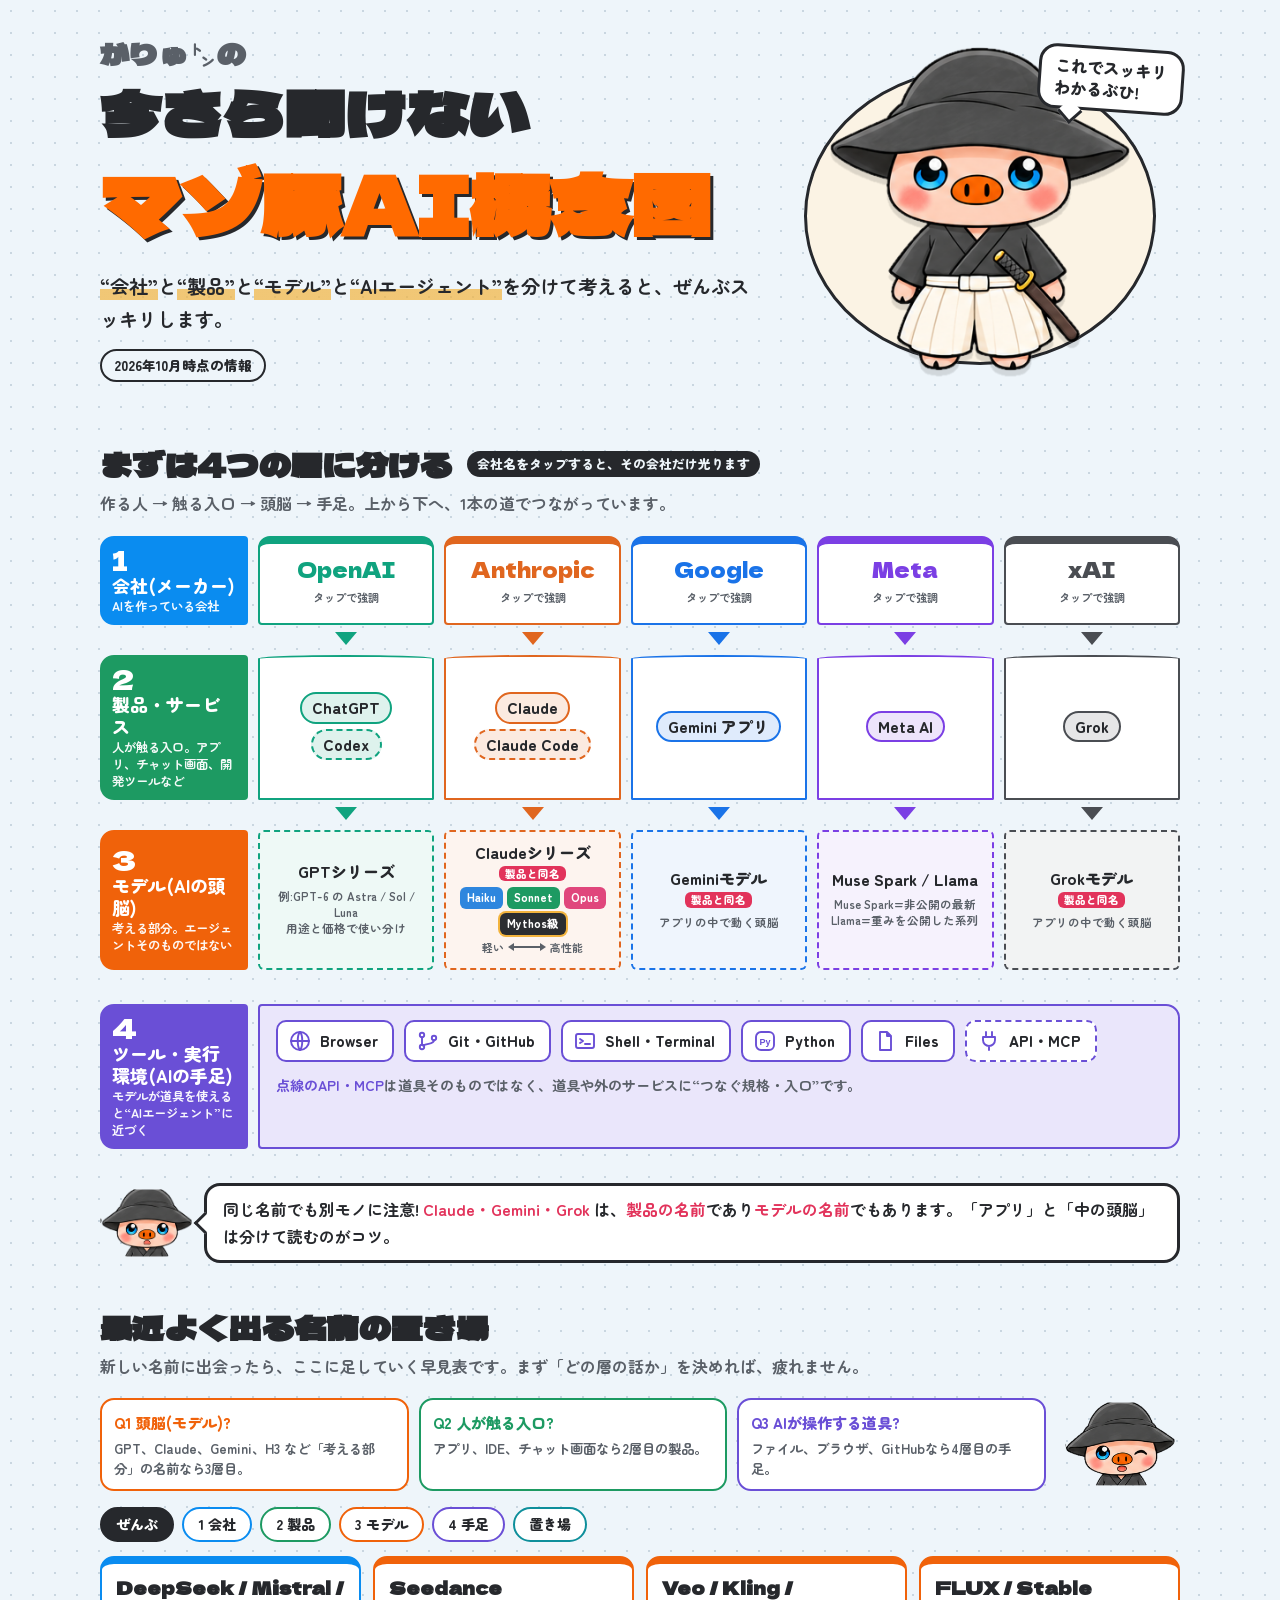
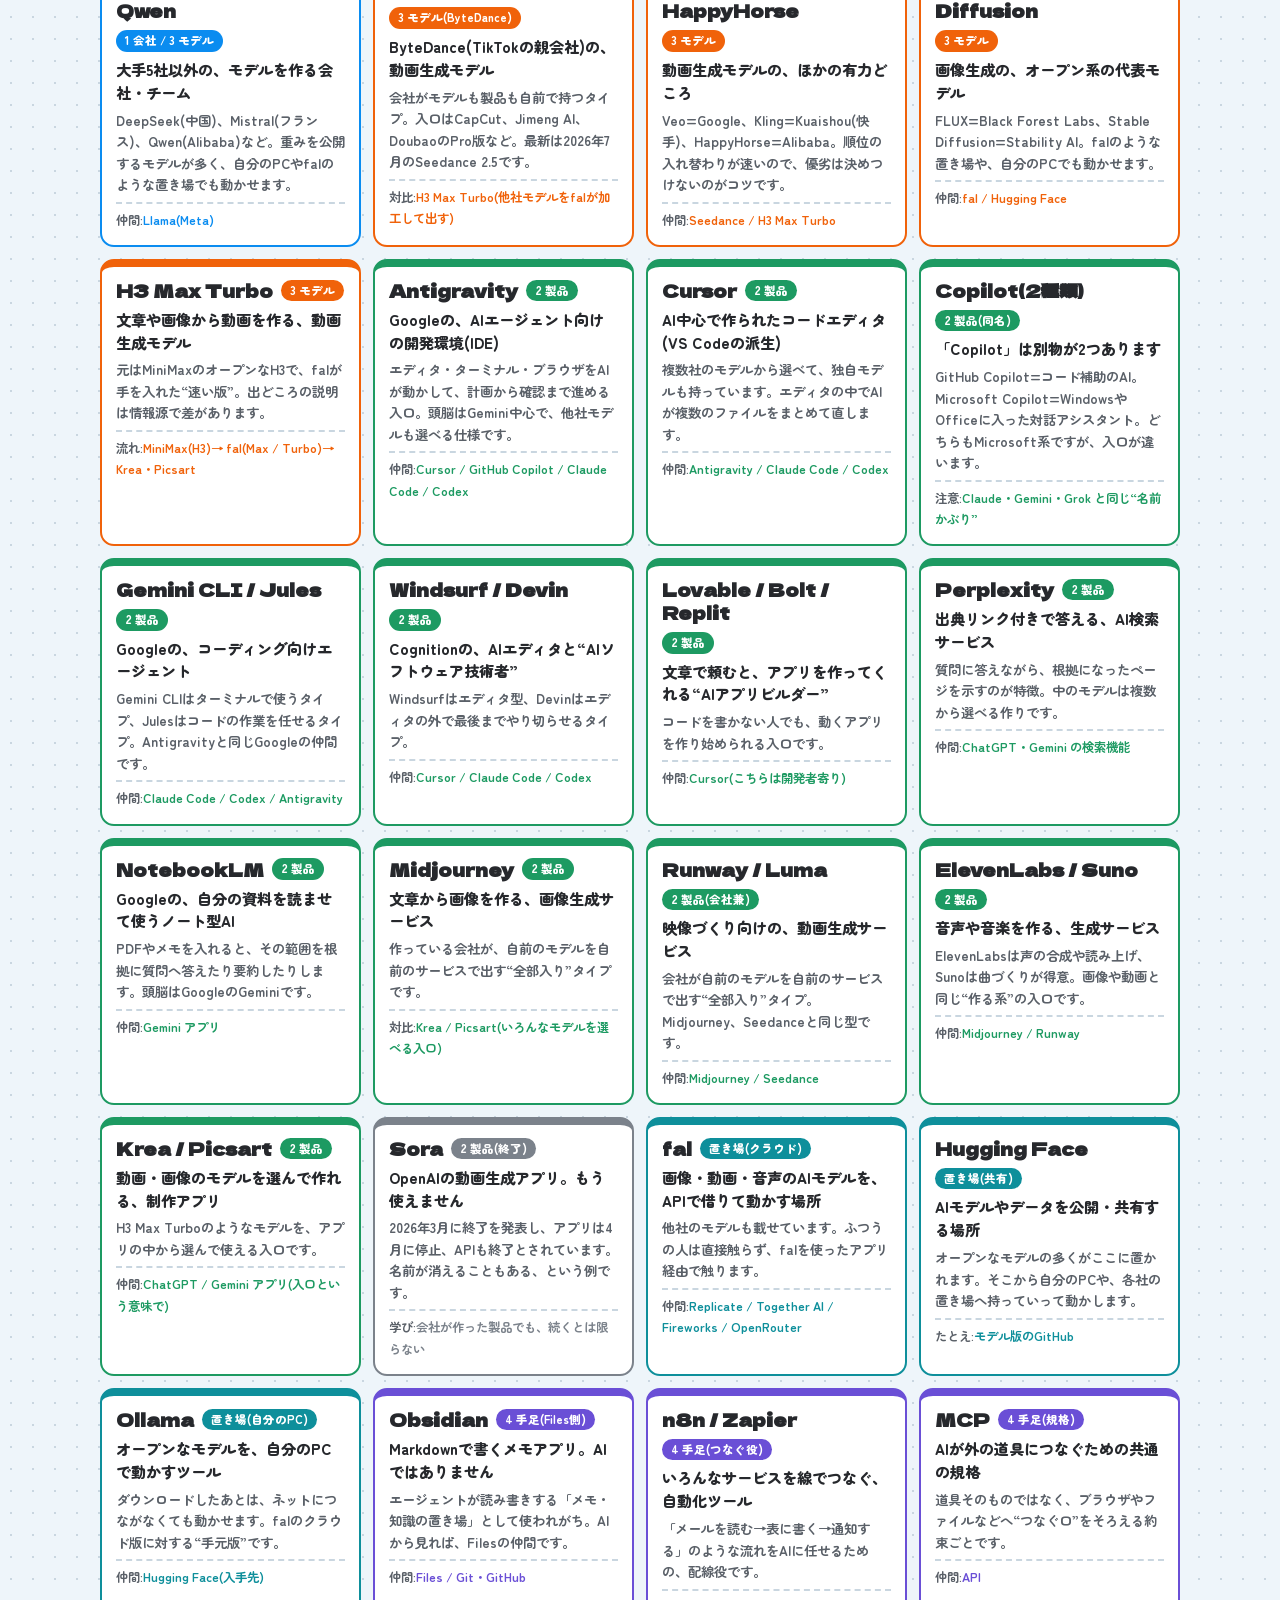
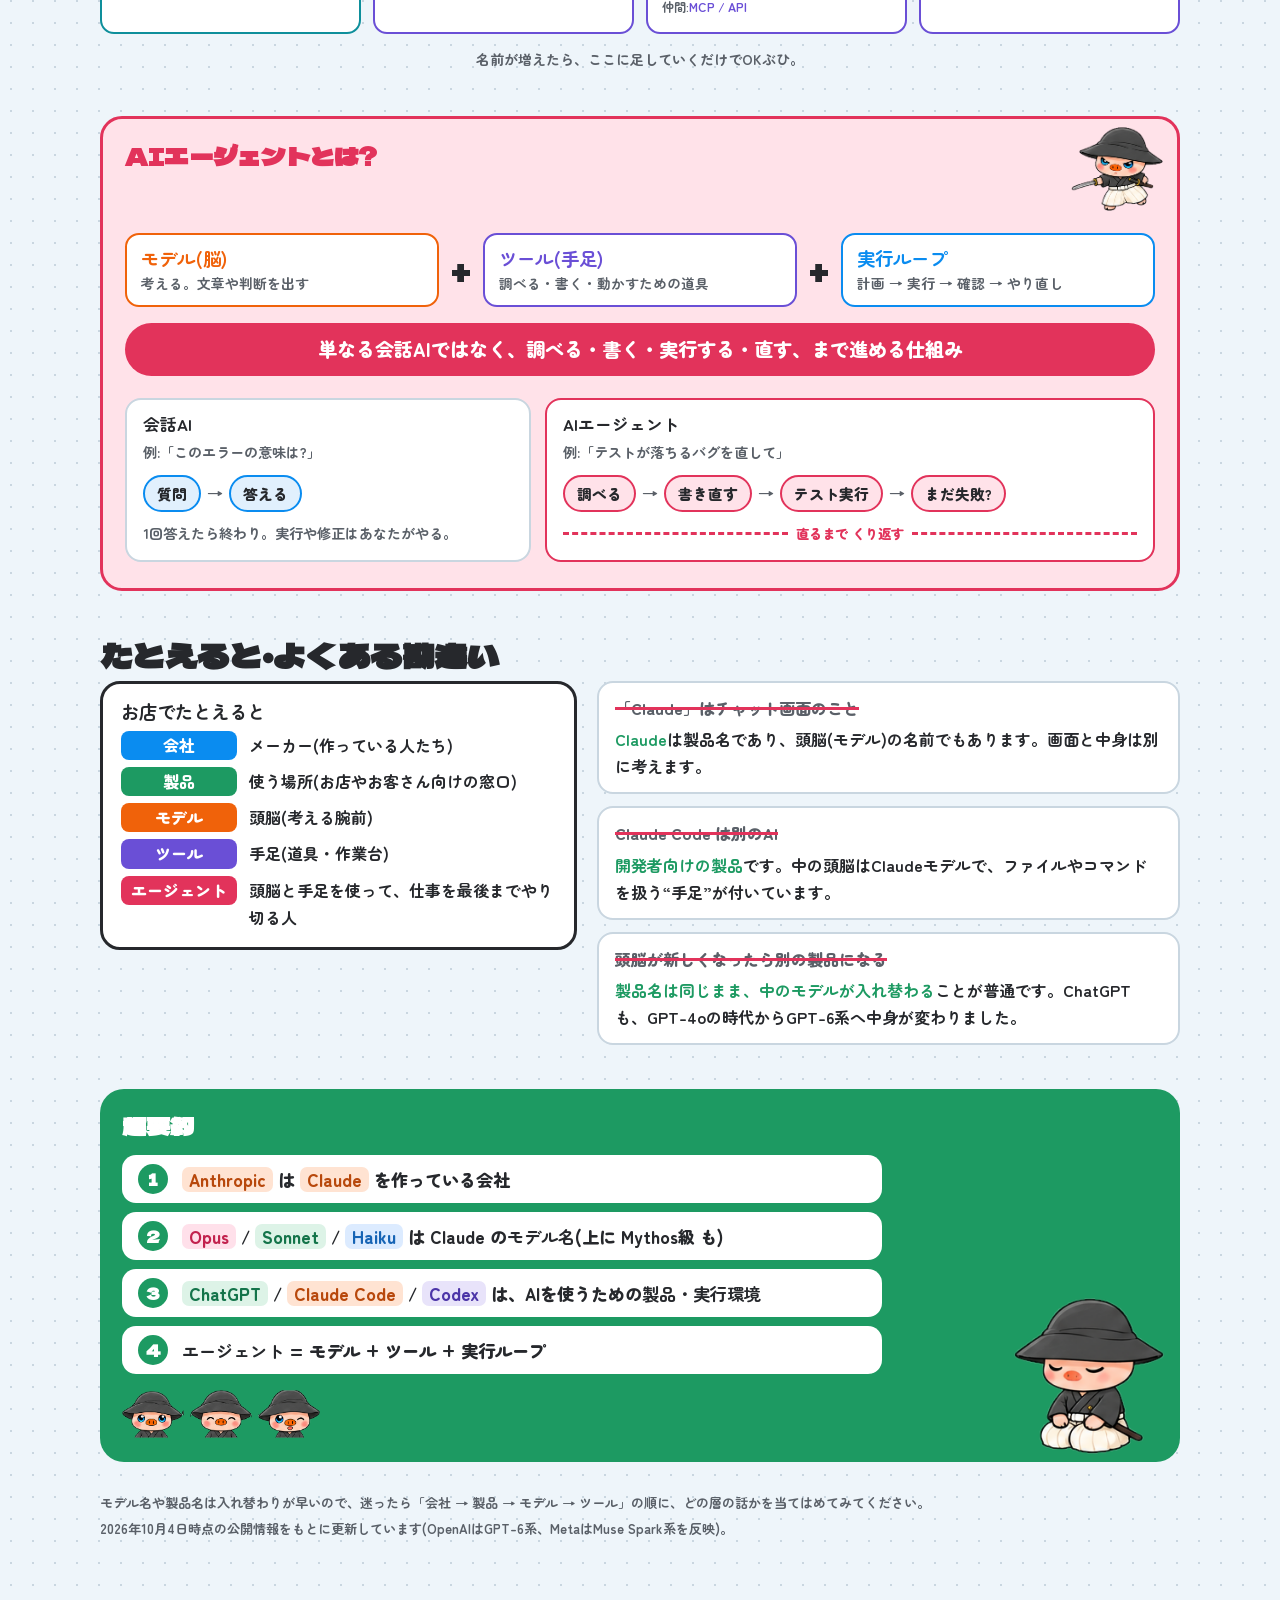
==== commit 09699910: "Replace Mazobuta AI page with updated map" ====
--- a/mazobuta-ai/index.html
+++ b/mazobuta-ai/index.html
@@ -218,6 +218,7 @@
 .nc .more{margin:0;font-size:.84rem;font-weight:700;color:var(--ink-soft);line-height:1.6}
 .nc .mates{margin:0;font-size:.78rem;font-weight:700;color:var(--ink-soft);border-top:2px dashed var(--line);padding-top:6px}
 .nc .mates b{color:var(--nc)}
+.nc.p.gone{--nc:#7B828B}
 .nc.c{--nc:var(--l1)} .nc.p{--nc:var(--l2)} .nc.m{--nc:var(--l3)} .nc.t{--nc:var(--l4)} .nc.h{--nc:var(--pl)}
 .shelf-foot{margin:14px 0 0;font-size:.88rem;font-weight:700;color:var(--ink-soft);text-align:center}
 @media (max-width:760px){
@@ -376,53 +377,101 @@
       <p class="more">会社がモデルも製品も自前で持つタイプ。入口はCapCut、Jimeng AI、DoubaoのPro版など。最新は2026年7月のSeedance 2.5です。</p>
       <p class="mates">対比:<b>H3 Max Turbo(他社モデルをfalが加工して出す)</b></p>
     </article>
-    <article class="nc p" data-k="p">
-      <div class="hd"><h3>Antigravity</h3><span class="badge">2 製品</span></div>
-      <p class="what">Googleの、AIエージェント向けの開発環境(IDE)</p>
-      <p class="more">エディタ・ターミナル・ブラウザをAIが動かして、計画から確認まで進める入口。頭脳はGemini中心で、他社モデルも選べる仕様です。</p>
-      <p class="mates">仲間:<b>Cursor / GitHub Copilot / Claude Code / Codex</b></p>
-    </article>
-    <article class="nc p" data-k="p">
-      <div class="hd"><h3>Cursor</h3><span class="badge">2 製品</span></div>
-      <p class="what">AI中心で作られたコードエディタ(VS Codeの派生)</p>
-      <p class="more">複数社のモデルから選べて、独自モデルも持っています。エディタの中でAIが複数のファイルをまとめて直します。</p>
-      <p class="mates">仲間:<b>Antigravity / Claude Code / Codex</b></p>
-    </article>
-    <article class="nc p" data-k="p">
-      <div class="hd"><h3>Copilot(2種類)</h3><span class="badge">2 製品(同名)</span></div>
-      <p class="what">「Copilot」は別物が2つあります</p>
-      <p class="more">GitHub Copilot=コード補助のAI。Microsoft Copilot=WindowsやOfficeに入った対話アシスタント。どちらもMicrosoft系ですが、入口が違います。</p>
-      <p class="mates">注意:<b>Claude・Gemini・Grok と同じ“名前かぶり”</b></p>
-    </article>
-    <article class="nc p" data-k="p">
-      <div class="hd"><h3>Perplexity</h3><span class="badge">2 製品</span></div>
-      <p class="what">出典リンク付きで答える、AI検索サービス</p>
-      <p class="more">質問に答えながら、根拠になったページを示すのが特徴。中のモデルは複数から選べる作りです。</p>
-      <p class="mates">仲間:<b>ChatGPT・Gemini の検索機能</b></p>
-    </article>
-    <article class="nc p" data-k="p">
-      <div class="hd"><h3>NotebookLM</h3><span class="badge">2 製品</span></div>
-      <p class="what">Googleの、自分の資料を読ませて使うノート型AI</p>
-      <p class="more">PDFやメモを入れると、その範囲を根拠に質問へ答えたり要約したりします。頭脳はGoogleのGeminiです。</p>
-      <p class="mates">仲間:<b>Gemini アプリ</b></p>
-    </article>
-    <article class="nc p" data-k="p">
-      <div class="hd"><h3>Midjourney</h3><span class="badge">2 製品</span></div>
-      <p class="what">文章から画像を作る、画像生成サービス</p>
-      <p class="more">作っている会社が、自前のモデルを自前のサービスで出す“全部入り”タイプです。</p>
-      <p class="mates">対比:<b>Krea / Picsart(いろんなモデルを選べる入口)</b></p>
-    </article>
-    <article class="nc p" data-k="p">
-      <div class="hd"><h3>Krea / Picsart</h3><span class="badge">2 製品</span></div>
-      <p class="what">動画・画像のモデルを選んで作れる、制作アプリ</p>
-      <p class="more">H3 Max Turboのようなモデルを、アプリの中から選んで使える入口です。</p>
-      <p class="mates">仲間:<b>ChatGPT / Gemini アプリ(入口という意味で)</b></p>
+    <article class="nc m" data-k="m">
+      <div class="hd"><h3>Veo / Kling / HappyHorse</h3><span class="badge">3 モデル</span></div>
+      <p class="what">動画生成モデルの、ほかの有力どころ</p>
+      <p class="more">Veo=Google、Kling=Kuaishou(快手)、HappyHorse=Alibaba。順位の入れ替わりが速いので、優劣は決めつけないのがコツです。</p>
+      <p class="mates">仲間:<b>Seedance / H3 Max Turbo</b></p>
+    </article>
+    <article class="nc m" data-k="m">
+      <div class="hd"><h3>FLUX / Stable Diffusion</h3><span class="badge">3 モデル</span></div>
+      <p class="what">画像生成の、オープン系の代表モデル</p>
+      <p class="more">FLUX=Black Forest Labs、Stable Diffusion=Stability AI。falのような置き場や、自分のPCでも動かせます。</p>
+      <p class="mates">仲間:<b>fal / Hugging Face</b></p>
     </article>
     <article class="nc m" data-k="m">
       <div class="hd"><h3>H3 Max Turbo</h3><span class="badge">3 モデル</span></div>
       <p class="what">文章や画像から動画を作る、動画生成モデル</p>
       <p class="more">元はMiniMaxのオープンなH3で、falが手を入れた“速い版”。出どころの説明は情報源で差があります。</p>
       <p class="mates">流れ:<b>MiniMax(H3)→ fal(Max / Turbo)→ Krea・Picsart</b></p>
+    </article>
+    <article class="nc p" data-k="p">
+      <div class="hd"><h3>Antigravity</h3><span class="badge">2 製品</span></div>
+      <p class="what">Googleの、AIエージェント向けの開発環境(IDE)</p>
+      <p class="more">エディタ・ターミナル・ブラウザをAIが動かして、計画から確認まで進める入口。頭脳はGemini中心で、他社モデルも選べる仕様です。</p>
+      <p class="mates">仲間:<b>Cursor / GitHub Copilot / Claude Code / Codex</b></p>
+    </article>
+    <article class="nc p" data-k="p">
+      <div class="hd"><h3>Cursor</h3><span class="badge">2 製品</span></div>
+      <p class="what">AI中心で作られたコードエディタ(VS Codeの派生)</p>
+      <p class="more">複数社のモデルから選べて、独自モデルも持っています。エディタの中でAIが複数のファイルをまとめて直します。</p>
+      <p class="mates">仲間:<b>Antigravity / Claude Code / Codex</b></p>
+    </article>
+    <article class="nc p" data-k="p">
+      <div class="hd"><h3>Copilot(2種類)</h3><span class="badge">2 製品(同名)</span></div>
+      <p class="what">「Copilot」は別物が2つあります</p>
+      <p class="more">GitHub Copilot=コード補助のAI。Microsoft Copilot=WindowsやOfficeに入った対話アシスタント。どちらもMicrosoft系ですが、入口が違います。</p>
+      <p class="mates">注意:<b>Claude・Gemini・Grok と同じ“名前かぶり”</b></p>
+    </article>
+    <article class="nc p" data-k="p">
+      <div class="hd"><h3>Gemini CLI / Jules</h3><span class="badge">2 製品</span></div>
+      <p class="what">Googleの、コーディング向けエージェント</p>
+      <p class="more">Gemini CLIはターミナルで使うタイプ、Julesはコードの作業を任せるタイプ。Antigravityと同じGoogleの仲間です。</p>
+      <p class="mates">仲間:<b>Claude Code / Codex / Antigravity</b></p>
+    </article>
+    <article class="nc p" data-k="p">
+      <div class="hd"><h3>Windsurf / Devin</h3><span class="badge">2 製品</span></div>
+      <p class="what">Cognitionの、AIエディタと“AIソフトウェア技術者”</p>
+      <p class="more">Windsurfはエディタ型、Devinはエディタの外で最後までやり切らせるタイプ。</p>
+      <p class="mates">仲間:<b>Cursor / Claude Code / Codex</b></p>
+    </article>
+    <article class="nc p" data-k="p">
+      <div class="hd"><h3>Lovable / Bolt / Replit</h3><span class="badge">2 製品</span></div>
+      <p class="what">文章で頼むと、アプリを作ってくれる“AIアプリビルダー”</p>
+      <p class="more">コードを書かない人でも、動くアプリを作り始められる入口です。</p>
+      <p class="mates">仲間:<b>Cursor(こちらは開発者寄り)</b></p>
+    </article>
+    <article class="nc p" data-k="p">
+      <div class="hd"><h3>Perplexity</h3><span class="badge">2 製品</span></div>
+      <p class="what">出典リンク付きで答える、AI検索サービス</p>
+      <p class="more">質問に答えながら、根拠になったページを示すのが特徴。中のモデルは複数から選べる作りです。</p>
+      <p class="mates">仲間:<b>ChatGPT・Gemini の検索機能</b></p>
+    </article>
+    <article class="nc p" data-k="p">
+      <div class="hd"><h3>NotebookLM</h3><span class="badge">2 製品</span></div>
+      <p class="what">Googleの、自分の資料を読ませて使うノート型AI</p>
+      <p class="more">PDFやメモを入れると、その範囲を根拠に質問へ答えたり要約したりします。頭脳はGoogleのGeminiです。</p>
+      <p class="mates">仲間:<b>Gemini アプリ</b></p>
+    </article>
+    <article class="nc p" data-k="p">
+      <div class="hd"><h3>Midjourney</h3><span class="badge">2 製品</span></div>
+      <p class="what">文章から画像を作る、画像生成サービス</p>
+      <p class="more">作っている会社が、自前のモデルを自前のサービスで出す“全部入り”タイプです。</p>
+      <p class="mates">対比:<b>Krea / Picsart(いろんなモデルを選べる入口)</b></p>
+    </article>
+    <article class="nc p" data-k="p">
+      <div class="hd"><h3>Runway / Luma</h3><span class="badge">2 製品(会社兼)</span></div>
+      <p class="what">映像づくり向けの、動画生成サービス</p>
+      <p class="more">会社が自前のモデルを自前のサービスで出す“全部入り”タイプ。Midjourney、Seedanceと同じ型です。</p>
+      <p class="mates">仲間:<b>Midjourney / Seedance</b></p>
+    </article>
+    <article class="nc p" data-k="p">
+      <div class="hd"><h3>ElevenLabs / Suno</h3><span class="badge">2 製品</span></div>
+      <p class="what">音声や音楽を作る、生成サービス</p>
+      <p class="more">ElevenLabsは声の合成や読み上げ、Sunoは曲づくりが得意。画像や動画と同じ“作る系”の入口です。</p>
+      <p class="mates">仲間:<b>Midjourney / Runway</b></p>
+    </article>
+    <article class="nc p" data-k="p">
+      <div class="hd"><h3>Krea / Picsart</h3><span class="badge">2 製品</span></div>
+      <p class="what">動画・画像のモデルを選んで作れる、制作アプリ</p>
+      <p class="more">H3 Max Turboのようなモデルを、アプリの中から選んで使える入口です。</p>
+      <p class="mates">仲間:<b>ChatGPT / Gemini アプリ(入口という意味で)</b></p>
+    </article>
+    <article class="nc p gone" data-k="p">
+      <div class="hd"><h3>Sora</h3><span class="badge">2 製品(終了)</span></div>
+      <p class="what">OpenAIの動画生成アプリ。もう使えません</p>
+      <p class="more">2026年3月に終了を発表し、アプリは4月に停止、APIも終了とされています。名前が消えることもある、という例です。</p>
+      <p class="mates">学び:<b>会社が作った製品でも、続くとは限らない</b></p>
     </article>
     <article class="nc h" data-k="h">
       <div class="hd"><h3>fal</h3><span class="badge">置き場(クラウド)</span></div>
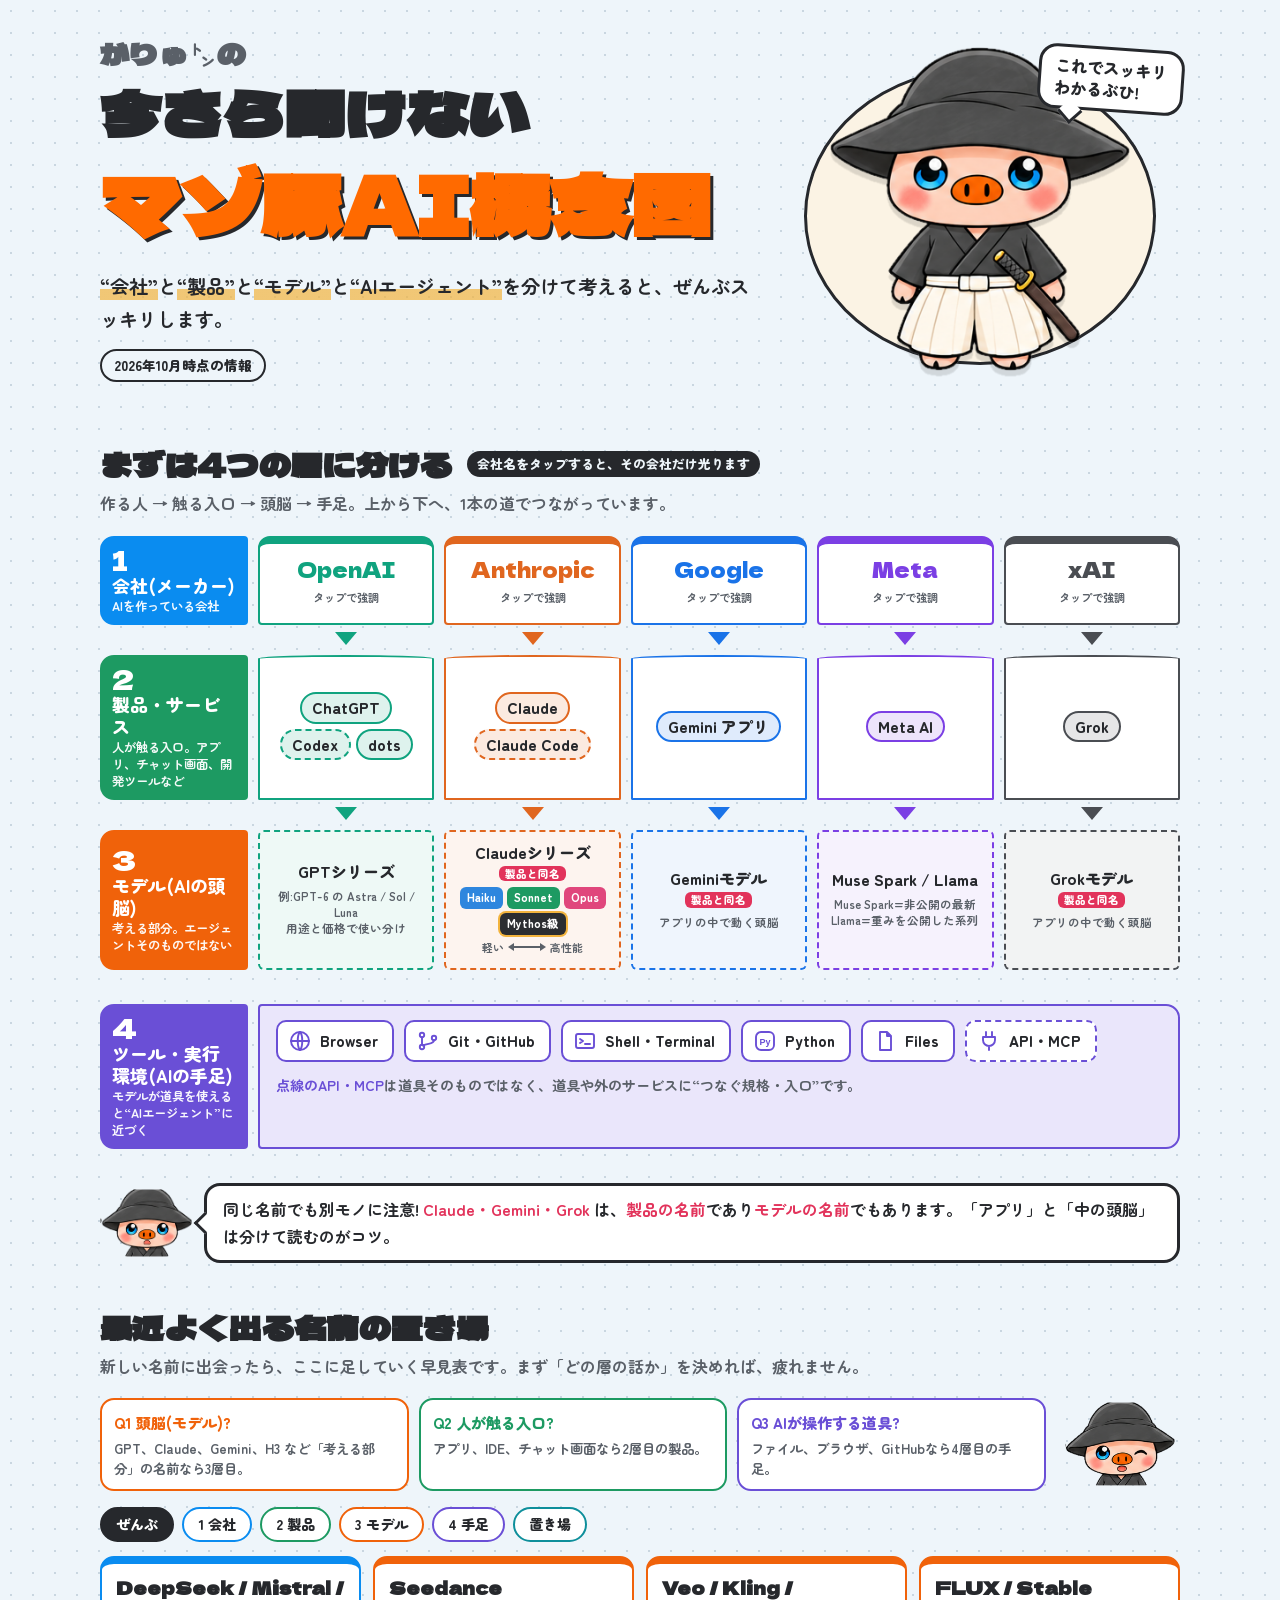
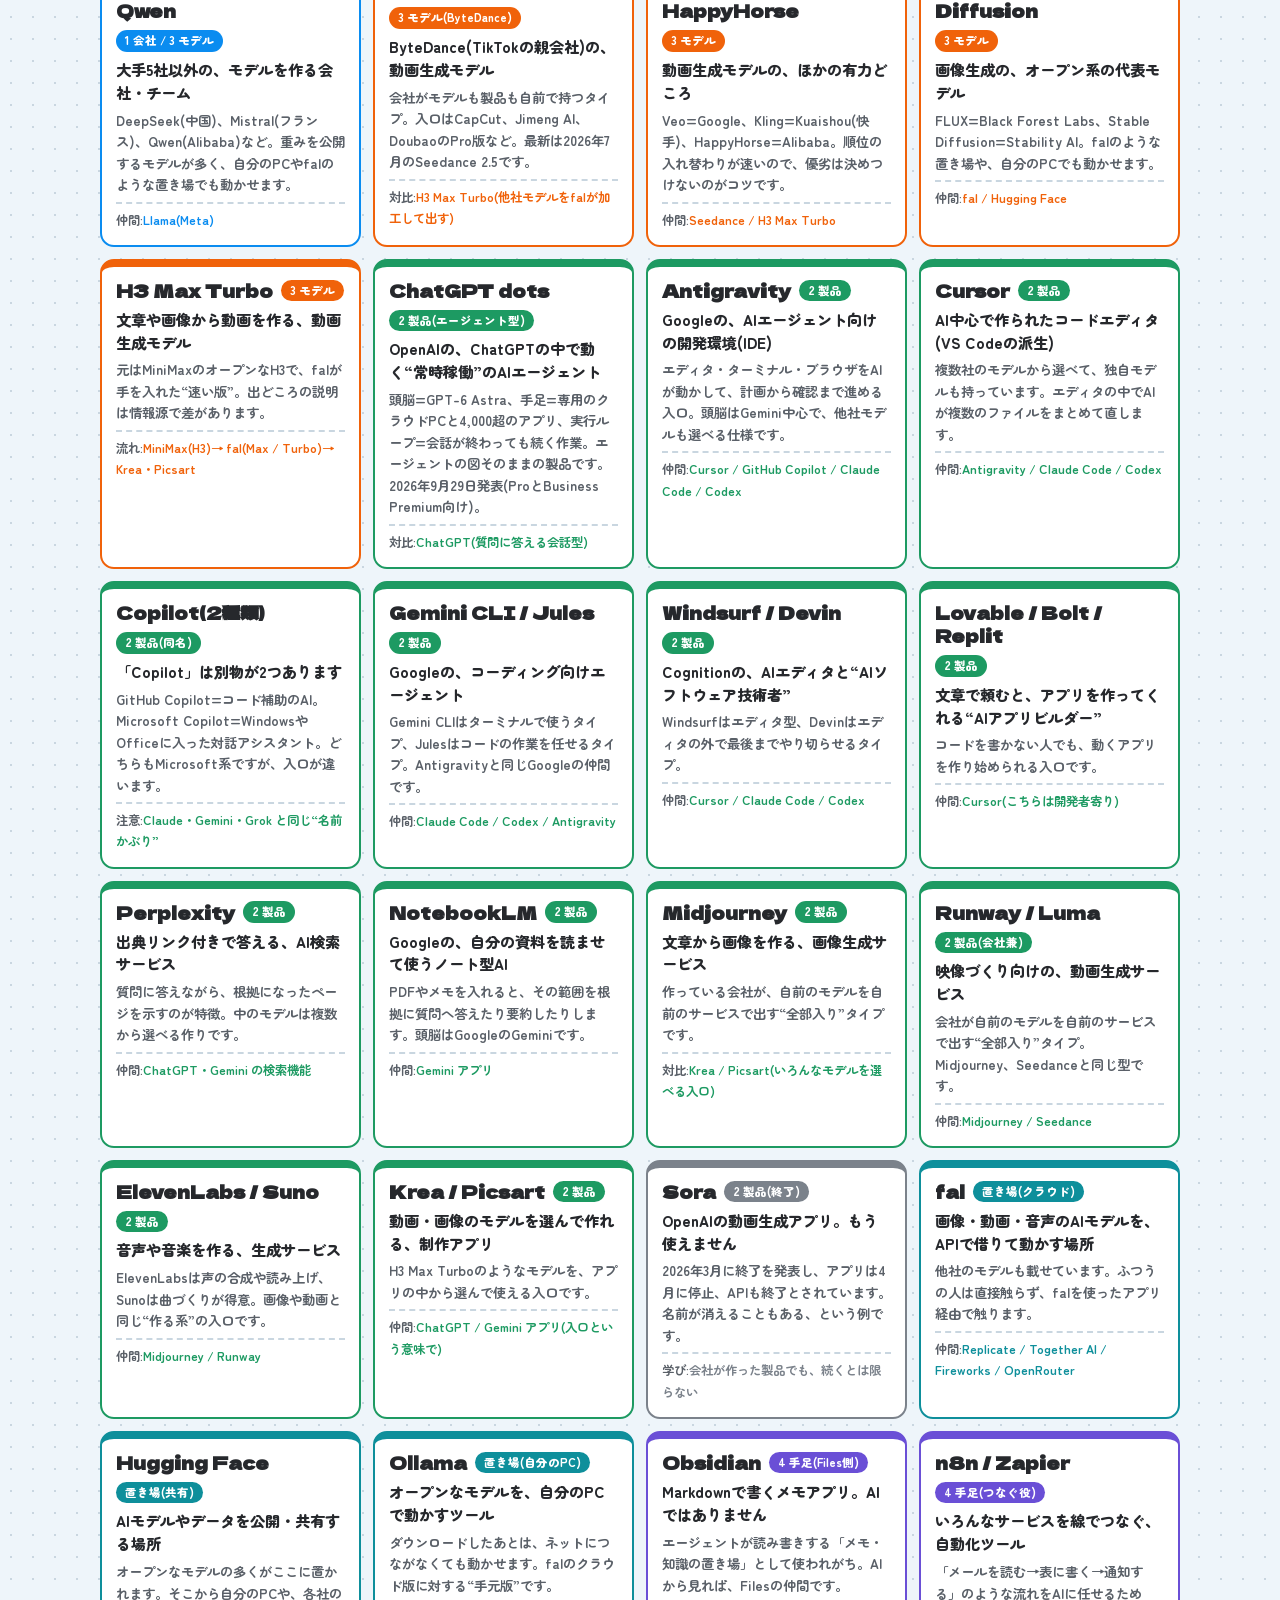
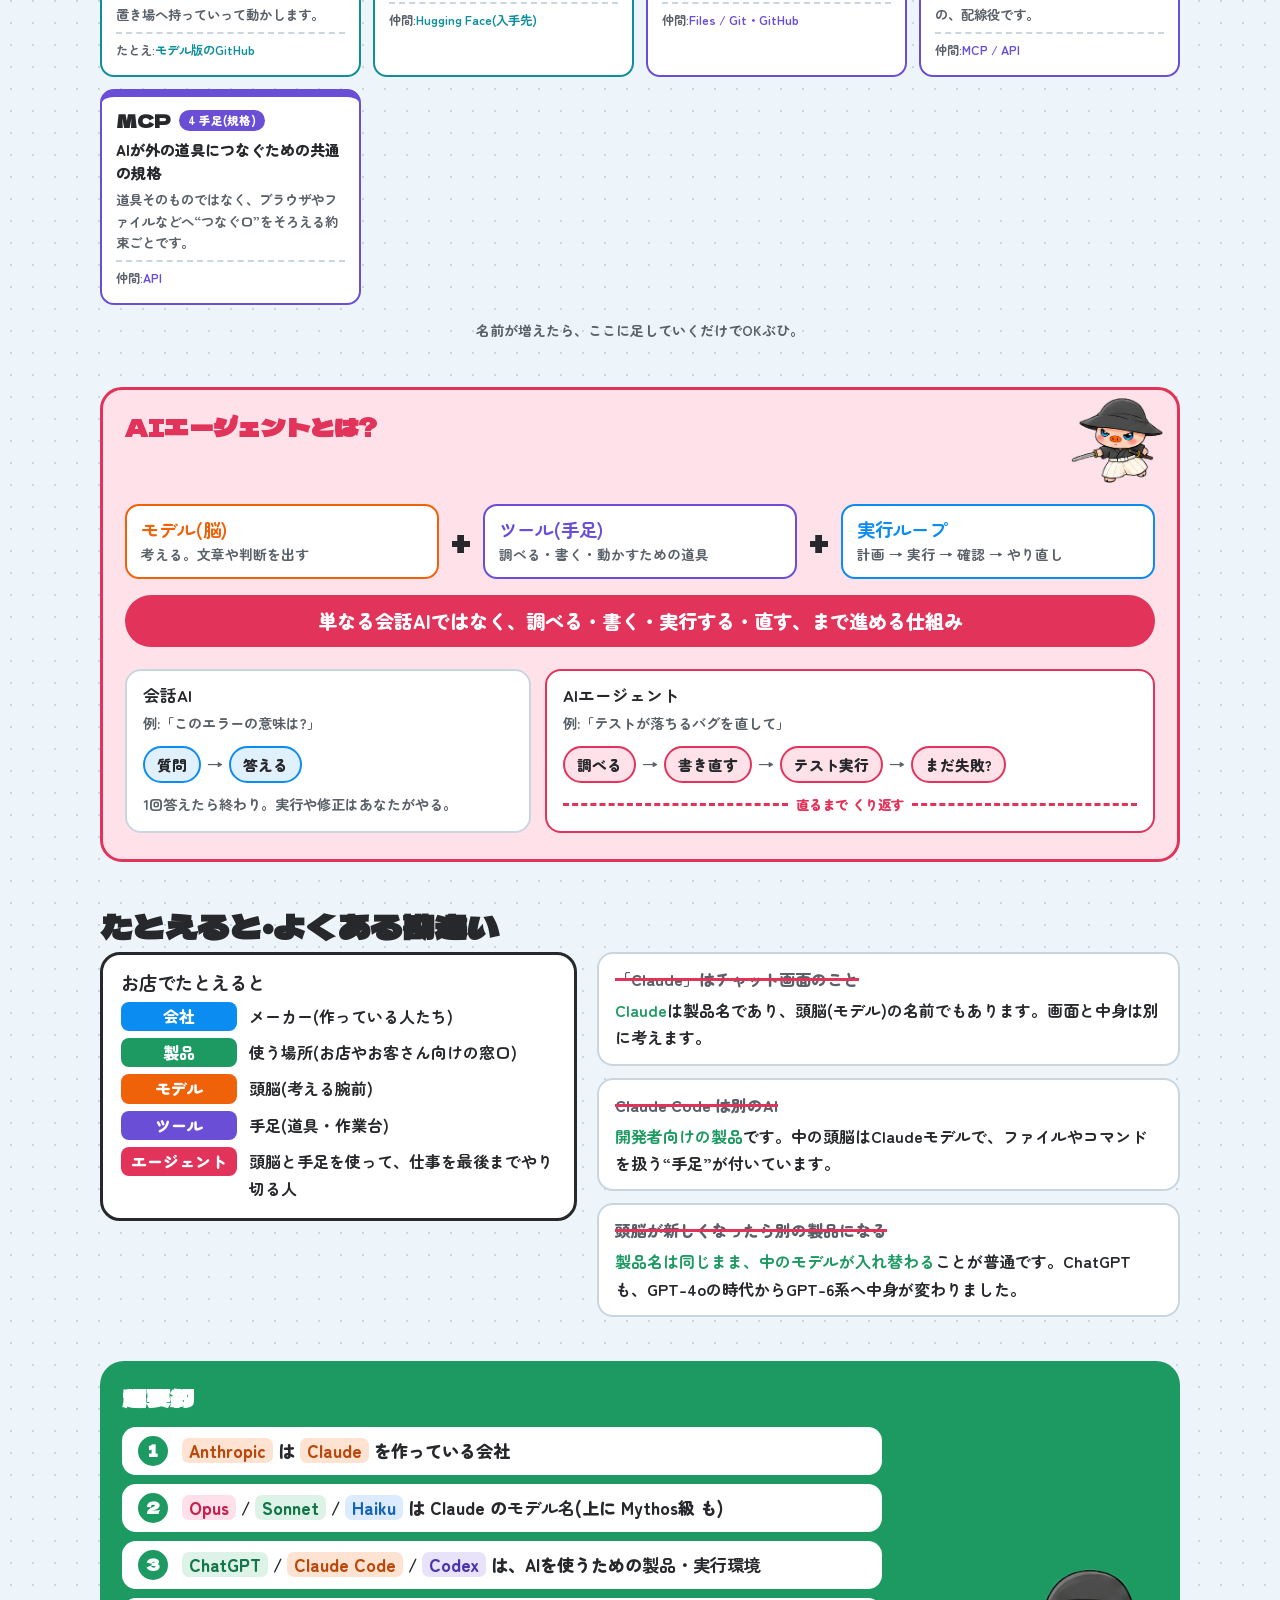
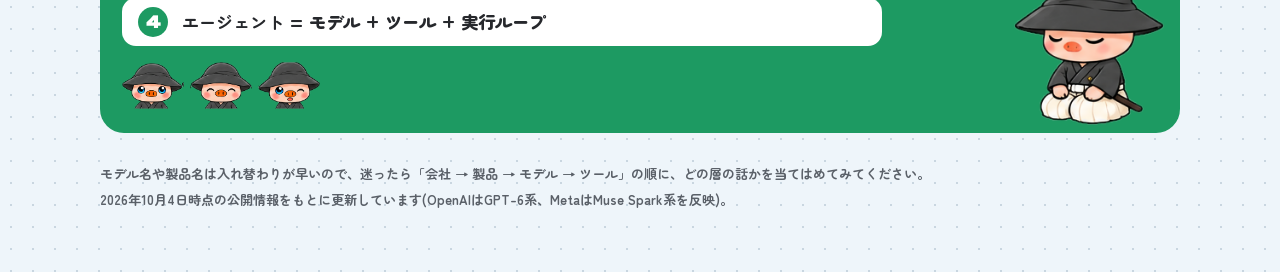
==== commit 44f6676f: "Replace Mazobuta AI page with latest uploaded version" ====
--- a/mazobuta-ai/index.html
+++ b/mazobuta-ai/index.html
@@ -289,7 +289,7 @@
 
     <div class="lane" data-co="openai" style="grid-column:2">
       <button class="cell co" type="button" aria-pressed="false"><span class="mini">① 会社</span><span class="name">OpenAI</span><span class="hint">タップで強調</span></button>
-      <div class="cell prod"><span class="mini">② 製品</span><ul><li class="pill">ChatGPT</li><li class="pill code">Codex</li></ul></div>
+      <div class="cell prod"><span class="mini">② 製品</span><ul><li class="pill">ChatGPT</li><li class="pill code">Codex</li><li class="pill">dots</li></ul></div>
       <div class="cell model"><span class="mini">③ モデル</span><span class="mt">GPTシリーズ</span><span class="ms">例:GPT-6 の Astra / Sol / Luna<br>用途と価格で使い分け</span></div>
     </div>
 
@@ -394,6 +394,12 @@
       <p class="what">文章や画像から動画を作る、動画生成モデル</p>
       <p class="more">元はMiniMaxのオープンなH3で、falが手を入れた“速い版”。出どころの説明は情報源で差があります。</p>
       <p class="mates">流れ:<b>MiniMax(H3)→ fal(Max / Turbo)→ Krea・Picsart</b></p>
+    </article>
+    <article class="nc p" data-k="p">
+      <div class="hd"><h3>ChatGPT dots</h3><span class="badge">2 製品(エージェント型)</span></div>
+      <p class="what">OpenAIの、ChatGPTの中で動く“常時稼働”のAIエージェント</p>
+      <p class="more">頭脳=GPT-6 Astra、手足=専用のクラウドPCと4,000超のアプリ、実行ループ=会話が終わっても続く作業。エージェントの図そのままの製品です。2026年9月29日発表(ProとBusiness Premium向け)。</p>
+      <p class="mates">対比:<b>ChatGPT(質問に答える会話型)</b></p>
     </article>
     <article class="nc p" data-k="p">
       <div class="hd"><h3>Antigravity</h3><span class="badge">2 製品</span></div>
